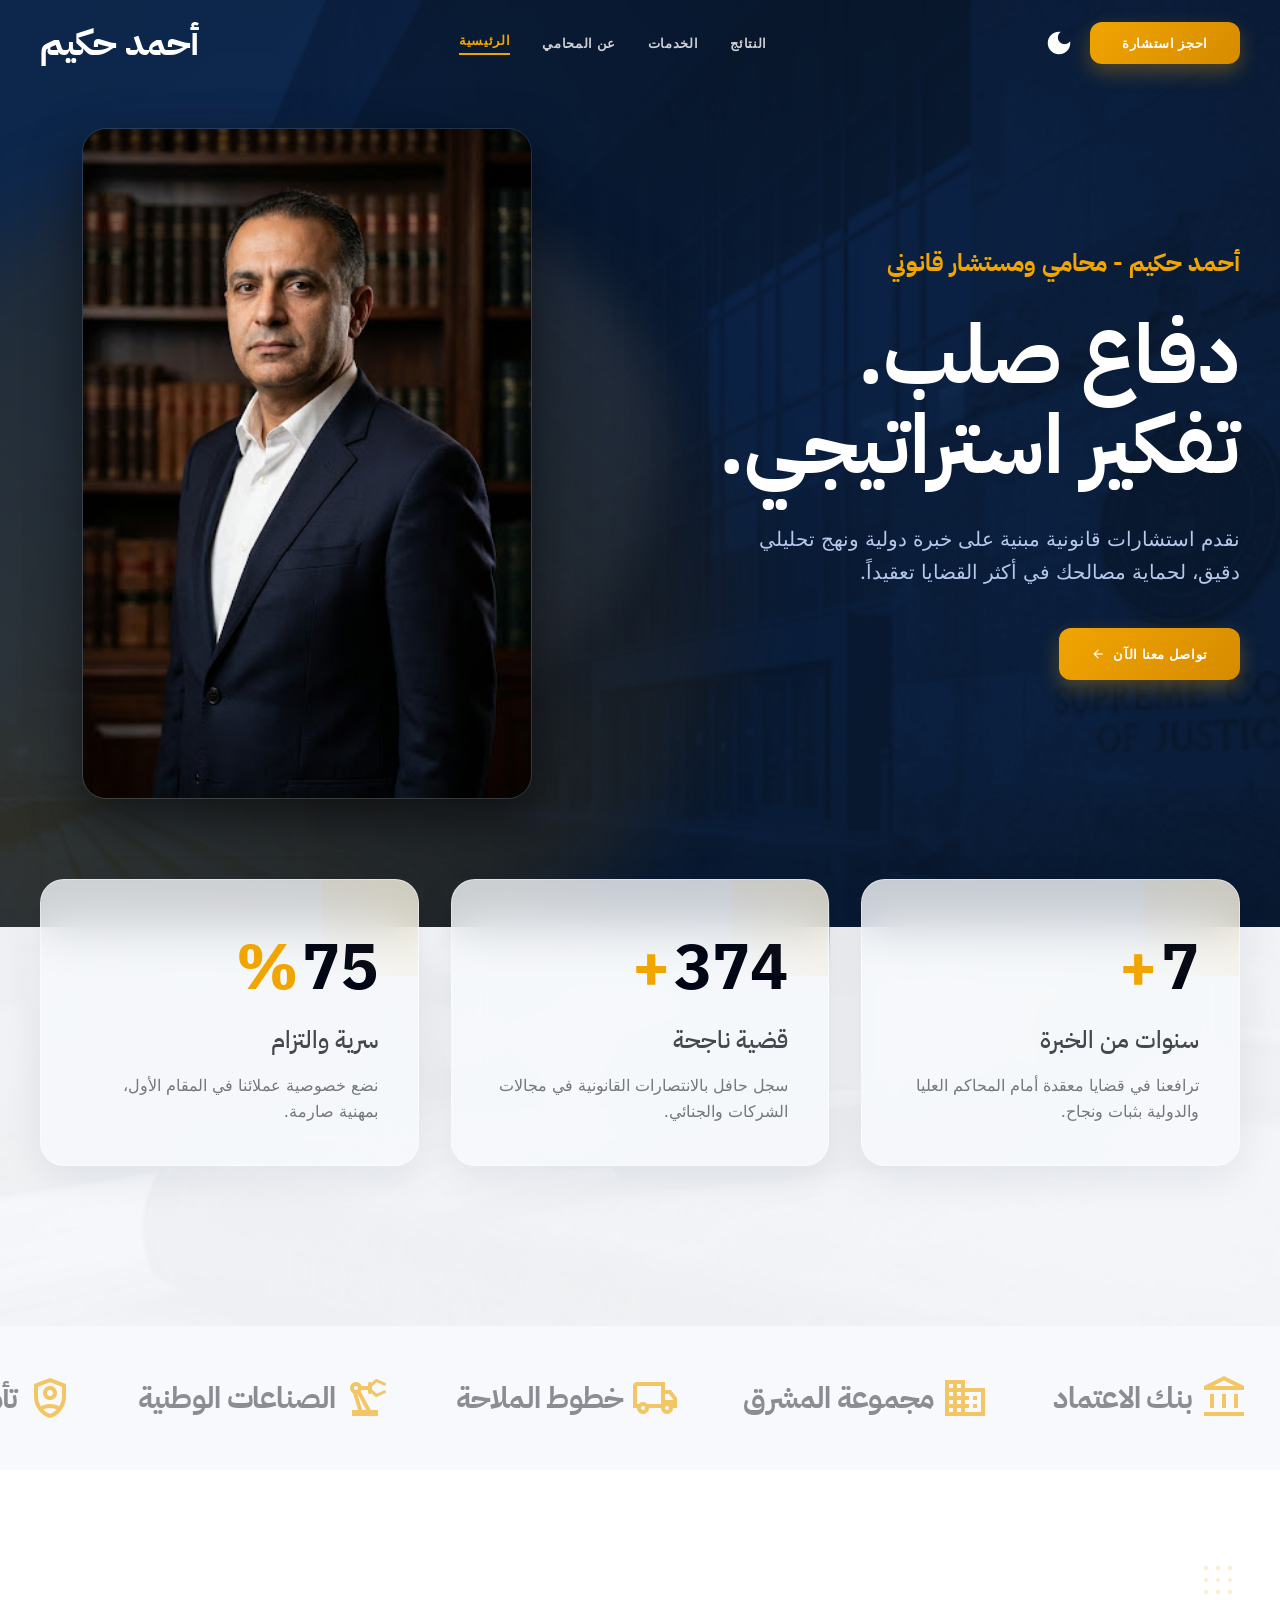
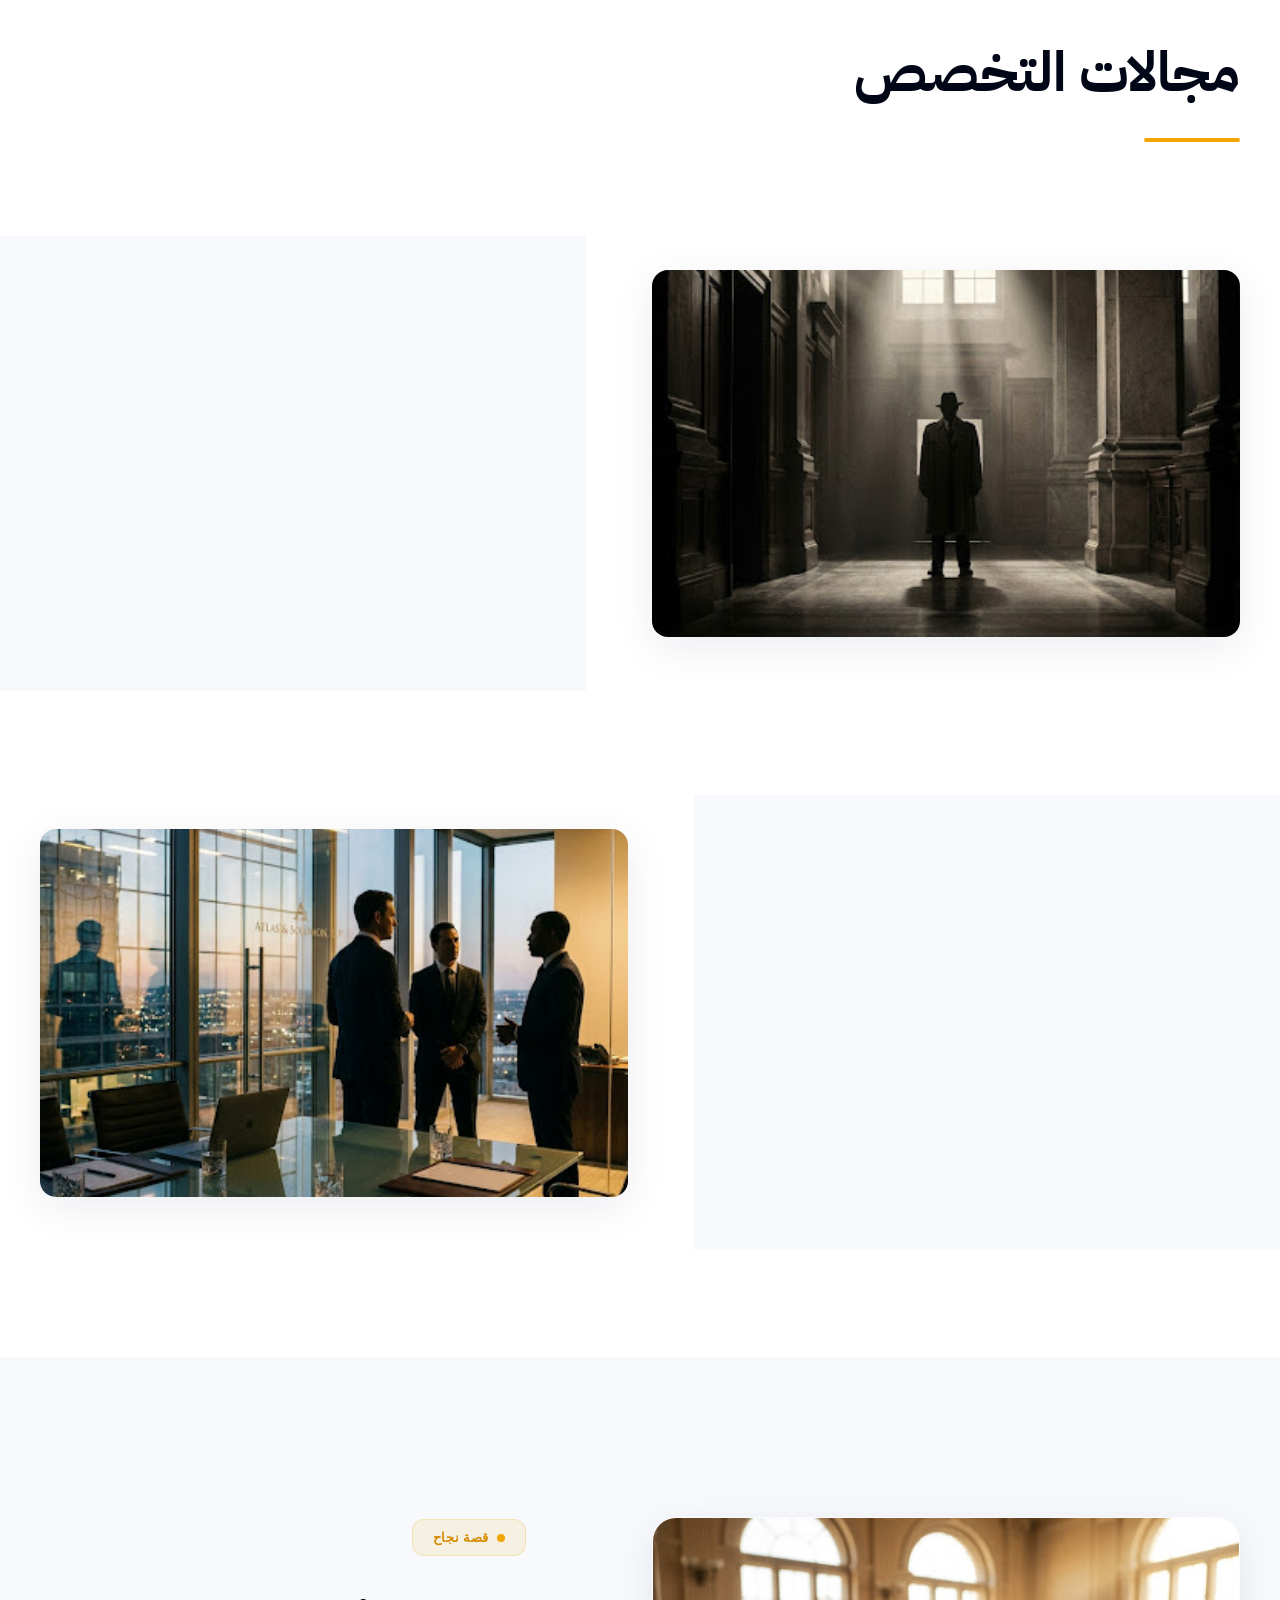
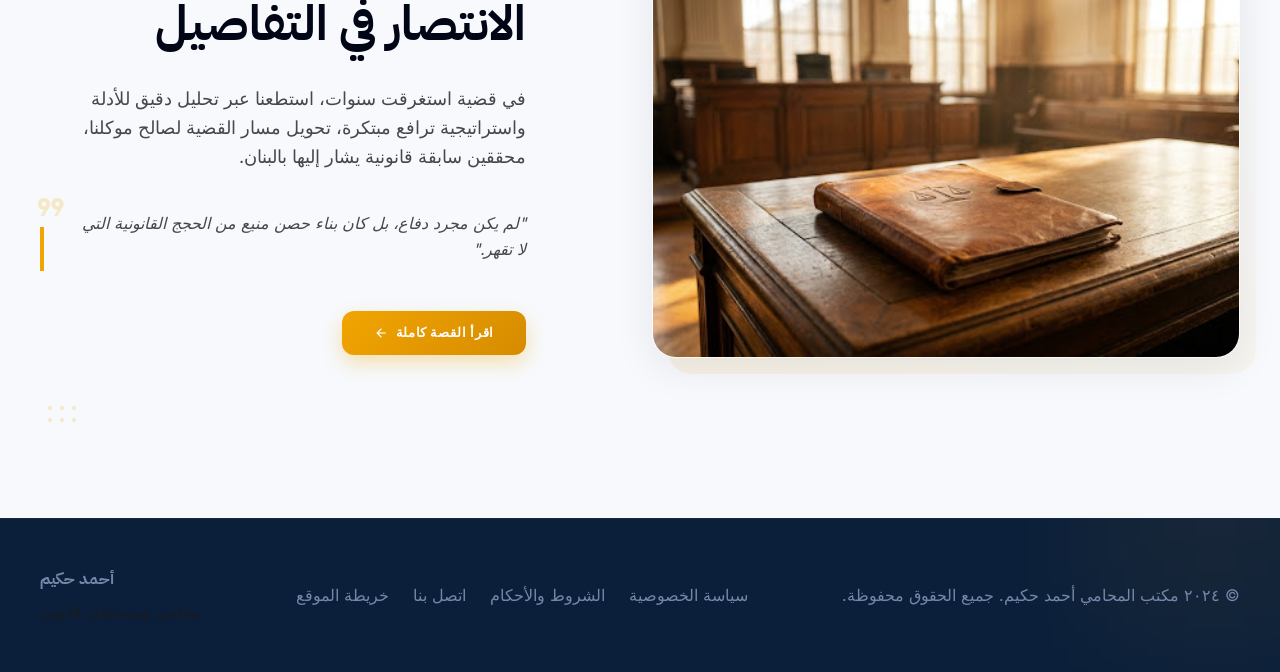
==== index.html @ de65425f "Ahmed Hakim Landing Page Premium" ====
<!DOCTYPE html>

<html dir="rtl" lang="ar"><head>
<meta charset="utf-8"/>
<meta content="width=device-width, initial-scale=1.0" name="viewport"/>
<meta name="description" content="أحمد حكيم - محامي ومستشار قانوني. استشارات قانونية مبنية على خبرة دولية ونهج تحليلي دقيق."/>
<meta name="keywords" content="محامي, استشارات قانونية, قانون الشركات, القانون الجنائي, أحمد حكيم"/>
<meta name="author" content="أحمد حكيم"/>
<meta property="og:type" content="website"/>
<meta property="og:title" content="أحمد حكيم - محامي ومستشار قانوني"/>
<meta property="og:description" content="دفاع صلب. تفكير استراتيجي. لحماية مصالحك في أكثر القضايا تعقيداً."/>
<title>أحمد حكيم - الرئيسية</title>



<link href="./assets/fonts/fonts.css" rel="stylesheet"/>


    <!-- Light Theme Variables (RGB) -->
    

    


    <!-- Dark Mode FOUC Prevention -->
    <script>
        if (localStorage.theme === 'dark' || (!('theme' in localStorage) && window.matchMedia('(prefers-color-scheme: dark)').matches)) {
            document.documentElement.classList.add('dark');
        } else {
            document.documentElement.classList.remove('dark');
        }
    </script>


    <!-- Dark Theme Variable Overrides (RGB) -->
    


    <link href="./assets/css/main.css" rel="stylesheet" />
</head>
<body class="bg-surface text-on-surface antialiased overflow-x-hidden selection:bg-secondary-container selection:text-on-secondary-container">
<!-- TopNavBar -->
<nav id="main-nav" aria-label="التنقل الرئيسي" class="fixed top-0 w-full z-50 bg-surface/90 dark:bg-surface-container-highest/90 backdrop-blur-2xl border-b border-white/20 shadow-[0_4px_30px_rgba(0,0,0,0.05)] at-top">
<div class="flex flex-row-reverse justify-between items-center px-margin-mobile md:px-margin-desktop py-4 w-full">
<div class="flex items-center gap-4">
<span class="nav-brand text-[28px] md:text-[36px] text-primary dark:text-primary-fixed font-bold tracking-tight transition-colors">أحمد حكيم</span>
</div>
<div class="hidden md:flex flex-row-reverse items-center gap-8">
<a class="nav-link active-link font-label-sm text-label-sm-mobile md:text-label-sm text-secondary dark:text-secondary-fixed font-bold border-b-2 border-secondary pb-1 transition-colors" href="index.html">الرئيسية</a>
<a class="nav-link font-label-sm text-label-sm-mobile md:text-label-sm text-on-surface-variant dark:text-on-surface-variant hover:text-secondary transition-colors duration-300" href="about.html">عن المحامي</a>
<a class="nav-link font-label-sm text-label-sm-mobile md:text-label-sm text-on-surface-variant dark:text-on-surface-variant hover:text-secondary transition-colors duration-300" href="services.html">الخدمات</a>
<a class="nav-link font-label-sm text-label-sm-mobile md:text-label-sm text-on-surface-variant dark:text-on-surface-variant hover:text-secondary transition-colors duration-300" href="results.html">النتائج</a>
</div>
<div class="flex items-center gap-2 md:gap-4">
<a href="contact.html" class="inline-block font-label-sm text-label-sm-mobile md:text-label-sm btn-gold px-5 py-2.5 md:px-8 md:py-3 rounded-full transition-all active:scale-95">احجز استشارة</a>

<button id="theme-toggle" aria-label="تبديل المظهر" type="button" class="text-primary dark:text-primary-fixed focus:outline-none transition-all hover:scale-110 active:scale-95 ml-2 md:ml-4 flex items-center justify-center focus-visible:ring-2 focus-visible:ring-[#f1a501] focus-visible:ring-offset-2 focus-visible:ring-offset-surface">
    <span id="theme-toggle-dark-icon" class="hidden material-symbols-outlined text-2xl md:text-3xl" style="font-variation-settings: 'FILL' 1;">dark_mode</span>
    <span id="theme-toggle-light-icon" class="hidden material-symbols-outlined text-2xl md:text-3xl" style="font-variation-settings: 'FILL' 1;">light_mode</span>
</button>
<button id="mobile-menu-btn" aria-label="القائمة الرئيسية" aria-expanded="false" aria-controls="mobile-menu" class="md:hidden focus:outline-none transition-all hover:scale-110 active:scale-95 duration-300 focus-visible:ring-2 focus-visible:ring-[#f1a501] focus-visible:ring-offset-2 focus-visible:ring-offset-surface">
    <span class="material-symbols-outlined text-3xl" id="menu-icon">menu</span>
</button>
</div>
</div>
</nav>

<!-- Mobile Menu Overlay -->
<div id="mobile-menu" role="dialog" aria-modal="true" aria-label="القائمة الرئيسية للموبايل" class="fixed inset-0 bg-primary/98 z-40 flex flex-col justify-center items-center gap-8 opacity-0 pointer-events-none transition-opacity duration-300 backdrop-blur-xl">
    <a href="index.html" class="text-3xl text-white font-bold hover:text-secondary-fixed transition-colors">الرئيسية</a>
    <a href="about.html" class="text-3xl text-white font-bold hover:text-secondary-fixed transition-colors">عن المحامي</a>
    <a href="services.html" class="text-3xl text-white font-bold hover:text-secondary-fixed transition-colors">الخدمات</a>
    <a href="results.html" class="text-3xl text-white font-bold hover:text-secondary-fixed transition-colors">النتائج</a>
    <a href="contact.html" class="text-3xl text-secondary-fixed font-bold mt-4 hover:scale-105 transition-transform">احجز استشارة</a>
</div>

<main id="main-content">
<!-- Scene 1 (Opening Statement) -->
<section class="relative min-h-[100vh] pt-24 md:pt-32 flex items-center bg-primary-container overflow-hidden">
<div class="absolute inset-0 w-full h-full opacity-30 mix-blend-overlay pointer-events-none">
<img alt="Deep navy architectural elements of a modern courthouse, structural lines, minimal light, highly professional and imposing." data-alt="Deep navy architectural elements of a modern courthouse, structural lines, minimal light, highly professional and imposing." fetchpriority="high" decoding="async"  class="object-cover w-full h-full"  src="./assets/images/img_16adffd8.webp"/ width="1920" height="1080">
</div>
<div class="relative z-10 max-w-container-max mx-auto px-margin-mobile md:px-margin-desktop w-full grid grid-cols-1 md:grid-cols-12 gap-gutter items-center min-h-[80vh] md:pb-32">
<div class="md:col-span-7 flex flex-col items-start gap-8 z-30 pt-12 md:pt-0">
<div class="text-[#f1a501] font-headline-md text-xl md:text-2xl font-bold reveal delay-100">أحمد حكيم - محامي ومستشار قانوني</div>
<h1 class="font-display-lg-mobile md:font-display-lg text-[48px] md:text-[72px] lg:text-[82px] text-white leading-[1.1] font-bold reveal delay-200">
                        دفاع صلب.<br/>تفكير استراتيجي.
                    </h1>
<p class="font-body-lg text-body-lg text-primary-fixed-dim max-w-lg leading-relaxed text-xl reveal delay-300">
                        نقدم استشارات قانونية مبنية على خبرة دولية ونهج تحليلي دقيق، لحماية مصالحك في أكثر القضايا تعقيداً.
                    </p>
<div class="flex gap-4 mt-2 reveal delay-400">
<button class="group font-label-sm text-label-sm btn-gold px-8 py-4 rounded-full transition-all flex items-center gap-2">
<span>تواصل معنا الآن</span>
<span class="material-symbols-outlined text-sm transition-transform group-hover:-translate-x-2">arrow_back</span>
</button>
</div>
</div>
<div class="md:col-span-5 relative mt-12 md:mt-0 h-full flex items-end justify-center z-20 md:-mr-12">
<!-- Organic background shape -->
<div class="absolute w-[140%] md:w-[160%] aspect-square top-1/2 left-1/2 -translate-x-1/2 -translate-y-1/3 bg-gradient-to-tr from-[#f1a501]/20 to-primary/40 blur-2xl blob-shape z-0"></div>
<div class="absolute w-[100%] aspect-square top-1/2 left-1/2 -translate-x-1/3 -translate-y-1/2 bg-gradient-to-bl from-white/10 to-transparent blur-xl blob-shape z-0"></div>
<!-- Cut-out Portrait overlapping -->
<img alt="Portrait of Lawyer Ahmed Hakim, serious, professional, high-contrast cinematic lighting, deep navy suit, looking directly at camera, modern luxury style." data-alt="Portrait of Lawyer Ahmed Hakim, serious, professional, high-contrast cinematic lighting, deep navy suit, looking directly at camera, modern luxury style." fetchpriority="high" decoding="async"  class="relative z-10 w-full max-w-[450px] h-auto object-cover bottom-0 shadow-[0_20px_50px_rgba(0,0,0,0.5)] rounded-3xl border border-white/10 translate-y-12 md:translate-y-24 reveal delay-400"  src="./assets/images/img_17641c28.webp"/ width="450" height="600">
</div>
</div>
</section>
<!-- Scene 2 (Authority Field) -->
<section class="relative pb-24 pt-12 md:pb-40 md:pt-20 bg-surface">
<div class="absolute inset-0 w-full h-full opacity-[0.03] pointer-events-none">
<img alt="Macro detail of a high-end legal workspace, a luxury fountain pen resting on a confidential leather-bound legal document, moody lighting, corporate luxury." data-alt="Macro detail of a high-end legal workspace, a luxury fountain pen resting on a confidential leather-bound legal document, moody lighting, corporate luxury." loading="lazy" decoding="async"  class="object-cover w-full h-full grayscale"  src="./assets/images/img_8f45bcfa.webp"/ width="1920" height="1080">
</div>
<div class="relative z-20 max-w-container-max mx-auto px-margin-mobile md:px-margin-desktop -mt-16 md:-mt-32">
<div class="grid grid-cols-1 md:grid-cols-3 gap-6 md:gap-8">
<!-- Floating Card 1 -->
<div class="bg-surface/80 backdrop-blur-xl ambient-shadow rounded-3xl p-10 border border-white/40 flex flex-col items-center md:items-start text-center md:text-right transition-transform hover:-translate-y-3 duration-500 relative overflow-hidden reveal">
<div class="absolute top-0 right-0 w-24 h-24 bg-gradient-to-bl from-[#f1a501]/10 to-transparent rounded-bl-full"></div>
<span class="font-display-lg text-[64px] text-primary mb-2 font-bold flex items-center gap-1"><span class="counter" data-target="10">0</span><span class="text-[#f1a501]">+</span></span>
<h2 class="font-headline-md text-headline-md text-on-surface-variant mb-4">سنوات من الخبرة</h2>
<p class="font-body-md text-body-md text-outline">ترافعنا في قضايا معقدة أمام المحاكم العليا والدولية بثبات ونجاح.</p>
</div>
<!-- Floating Card 2 -->
<div class="bg-surface/80 backdrop-blur-xl ambient-shadow rounded-3xl p-10 border border-white/40 flex flex-col items-center md:items-start text-center md:text-right transition-transform hover:-translate-y-3 duration-500 delay-100 relative overflow-hidden md:translate-y-8 reveal delay-100">
<div class="absolute top-0 right-0 w-24 h-24 bg-gradient-to-bl from-[#f1a501]/10 to-transparent rounded-bl-full"></div>
<span class="font-display-lg text-[64px] text-primary mb-2 font-bold flex items-center gap-1"><span class="counter" data-target="500">0</span><span class="text-[#f1a501]">+</span></span>
<h2 class="font-headline-md text-headline-md text-on-surface-variant mb-4">قضية ناجحة</h2>
<p class="font-body-md text-body-md text-outline">سجل حافل بالانتصارات القانونية في مجالات الشركات والجنائي.</p>
</div>
<!-- Floating Card 3 -->
<div class="bg-surface/80 backdrop-blur-xl ambient-shadow rounded-3xl p-10 border border-white/40 flex flex-col items-center md:items-start text-center md:text-right transition-transform hover:-translate-y-3 duration-500 delay-200 relative overflow-hidden md:translate-y-16 reveal delay-200">
<div class="absolute top-0 right-0 w-24 h-24 bg-gradient-to-bl from-[#f1a501]/10 to-transparent rounded-bl-full"></div>
<span class="font-display-lg text-[64px] text-primary mb-2 font-bold flex items-center gap-1"><span class="counter" data-target="100">0</span><span class="text-[#f1a501]">%</span></span>
<h2 class="font-headline-md text-headline-md text-on-surface-variant mb-4">سرية والتزام</h2>
<p class="font-body-md text-body-md text-outline">نضع خصوصية عملائنا في المقام الأول، بمهنية صارمة.</p>
</div>
</div>
</div>
</section>
<!-- Client Logos Marquee -->
<section class="py-12 bg-surface-container-low border-y border-outline-variant/30 overflow-hidden relative">
    <div class="absolute inset-y-0 left-0 w-16 md:w-32 bg-gradient-to-r from-surface-container-low to-transparent z-10 pointer-events-none"></div>
    <div class="absolute inset-y-0 right-0 w-16 md:w-32 bg-gradient-to-l from-surface-container-low to-transparent z-10 pointer-events-none"></div>
    <div class="animate-marquee gap-16 md:gap-32 text-on-surface-variant opacity-60 hover:opacity-100 transition-opacity duration-500 cursor-default px-8">
        <!-- Client 1 -->
        <div class="flex items-center gap-2 font-display-lg text-xl md:text-3xl font-bold tracking-tight shrink-0 whitespace-nowrap"><span class="material-symbols-outlined text-3xl md:text-5xl text-[#f1a501]">account_balance</span> بنك الاعتماد</div>
        <!-- Client 2 -->
        <div class="flex items-center gap-2 font-display-lg text-xl md:text-3xl font-bold tracking-tight shrink-0 whitespace-nowrap"><span class="material-symbols-outlined text-3xl md:text-5xl text-[#f1a501]">domain</span> مجموعة المشرق</div>
        <!-- Client 3 -->
        <div class="flex items-center gap-2 font-display-lg text-xl md:text-3xl font-bold tracking-tight shrink-0 whitespace-nowrap"><span class="material-symbols-outlined text-3xl md:text-5xl text-[#f1a501]">local_shipping</span> خطوط الملاحة</div>
        <!-- Client 4 -->
        <div class="flex items-center gap-2 font-display-lg text-xl md:text-3xl font-bold tracking-tight shrink-0 whitespace-nowrap"><span class="material-symbols-outlined text-3xl md:text-5xl text-[#f1a501]">precision_manufacturing</span> الصناعات الوطنية</div>
        <!-- Client 5 -->
        <div class="flex items-center gap-2 font-display-lg text-xl md:text-3xl font-bold tracking-tight shrink-0 whitespace-nowrap"><span class="material-symbols-outlined text-3xl md:text-5xl text-[#f1a501]">shield_person</span> تأمين المستقبل</div>
        <!-- Client 6 -->
        <div class="flex items-center gap-2 font-display-lg text-xl md:text-3xl font-bold tracking-tight shrink-0 whitespace-nowrap"><span class="material-symbols-outlined text-3xl md:text-5xl text-[#f1a501]">real_estate_agent</span> إعمار العقارية</div>
        
        <!-- Duplicated for seamless looping -->
        <div class="flex items-center gap-2 font-display-lg text-xl md:text-3xl font-bold tracking-tight shrink-0 whitespace-nowrap"><span class="material-symbols-outlined text-3xl md:text-5xl text-[#f1a501]">account_balance</span> بنك الاعتماد</div>
        <div class="flex items-center gap-2 font-display-lg text-xl md:text-3xl font-bold tracking-tight shrink-0 whitespace-nowrap"><span class="material-symbols-outlined text-3xl md:text-5xl text-[#f1a501]">domain</span> مجموعة المشرق</div>
        <div class="flex items-center gap-2 font-display-lg text-xl md:text-3xl font-bold tracking-tight shrink-0 whitespace-nowrap"><span class="material-symbols-outlined text-3xl md:text-5xl text-[#f1a501]">local_shipping</span> خطوط الملاحة</div>
        <div class="flex items-center gap-2 font-display-lg text-xl md:text-3xl font-bold tracking-tight shrink-0 whitespace-nowrap"><span class="material-symbols-outlined text-3xl md:text-5xl text-[#f1a501]">precision_manufacturing</span> الصناعات الوطنية</div>
        <div class="flex items-center gap-2 font-display-lg text-xl md:text-3xl font-bold tracking-tight shrink-0 whitespace-nowrap"><span class="material-symbols-outlined text-3xl md:text-5xl text-[#f1a501]">shield_person</span> تأمين المستقبل</div>
        <div class="flex items-center gap-2 font-display-lg text-xl md:text-3xl font-bold tracking-tight shrink-0 whitespace-nowrap"><span class="material-symbols-outlined text-3xl md:text-5xl text-[#f1a501]">real_estate_agent</span> إعمار العقارية</div>
    </div>
</section>
<!-- Scene 3 (Expertise Reveal) -->
<section class="py-24 md:py-40 bg-surface-container-lowest relative overflow-hidden">
<!-- Decorative dots -->
<div class="absolute right-12 top-24 grid grid-cols-3 gap-2 opacity-20">
<div class="w-1 h-1 bg-[#f1a501] rounded-full"></div><div class="w-1 h-1 bg-[#f1a501] rounded-full"></div><div class="w-1 h-1 bg-[#f1a501] rounded-full"></div>
<div class="w-1 h-1 bg-[#f1a501] rounded-full"></div><div class="w-1 h-1 bg-[#f1a501] rounded-full"></div><div class="w-1 h-1 bg-[#f1a501] rounded-full"></div>
<div class="w-1 h-1 bg-[#f1a501] rounded-full"></div><div class="w-1 h-1 bg-[#f1a501] rounded-full"></div><div class="w-1 h-1 bg-[#f1a501] rounded-full"></div>
</div>
<div class="max-w-container-max mx-auto px-margin-mobile md:px-margin-desktop">
<div class="mb-24 md:mb-32 text-center md:text-right reveal-right">
<h2 class="font-display-lg-mobile md:font-display-lg text-[40px] md:text-[56px] text-primary mb-6 font-bold">مجالات التخصص</h2>
<div class="h-1 w-24 bg-[#f1a501] mx-auto md:mx-0 rounded-full"></div>
</div>
<div class="flex flex-col gap-32 md:gap-48">
<!-- Block 1 - Asymmetrical Overlap -->
<div class="grid grid-cols-1 md:grid-cols-12 gap-gutter items-center relative">
<div class="md:col-span-6 md:col-start-1 md:row-start-1 relative z-10 rounded-2xl overflow-hidden ambient-shadow aspect-[4/3] md:aspect-[16/10] reveal-right">
<img alt="A lone figure in a trench coat standing in a grand, moody courthouse hallway with cinematic light rays piercing through tall windows. Text 'CRIMINAL LAW' at bottom." data-alt="A lone figure in a trench coat standing in a grand, moody courthouse hallway with cinematic light rays piercing through tall windows. Text 'CRIMINAL LAW' at bottom." loading="lazy" decoding="async"  class="w-full h-full object-cover"  src="./assets/images/img_3e34a3e7.webp"/ width="800" height="600">
</div>
<div class="md:col-span-5 md:col-start-8 md:row-start-1 relative z-20 bg-surface/90 backdrop-blur-xl p-8 md:p-12 rounded-3xl ambient-shadow -mt-16 md:mt-0 border border-white/50 reveal-left delay-200">
<h3 class="font-headline-md text-[32px] text-primary mb-6 flex items-center gap-4 font-bold">
<div class="w-12 h-12 rounded-full bg-[#f1a501]/10 flex items-center justify-center">
<span class="material-symbols-outlined text-[#f1a501] text-2xl">gavel</span>
</div>
                                القانون الجنائي
                            </h3>
<p class="font-body-lg text-body-lg text-on-surface-variant mb-8 leading-relaxed">
                                تمثيل دفاعي صلب في القضايا الجنائية المعقدة، من جرائم الياقات البيضاء إلى القضايا الفيدرالية، مع ضمان حماية كاملة لحقوقك الدستورية.
                            </p>
<button class="group font-label-sm text-label-sm btn-gold px-8 py-3 rounded-full transition-all inline-flex items-center gap-2">
<span>اكتشف المزيد</span>
<span class="material-symbols-outlined text-sm transition-transform group-hover:-translate-x-2">arrow_back</span>
</button>
</div>
</div>
<!-- Block 2 - Alternate Asymmetrical Overlap -->
<div class="grid grid-cols-1 md:grid-cols-12 gap-gutter items-center relative">
<div class="md:col-span-6 md:col-start-7 md:row-start-1 relative z-10 rounded-2xl overflow-hidden ambient-shadow aspect-[4/3] md:aspect-[16/10] order-1 md:order-none reveal-left">
<img alt="Three corporate lawyers in dark suits standing in a modern glass-walled boardroom overlooking a city skyline at dusk. Professional, high-stakes corporate law atmosphere." data-alt="Three corporate lawyers in dark suits standing in a modern glass-walled boardroom overlooking a city skyline at dusk. Professional, high-stakes corporate law atmosphere." loading="lazy" decoding="async"  class="w-full h-full object-cover"  src="./assets/images/img_06b3f7df.webp"/ width="800" height="600">
</div>
<div class="md:col-span-5 md:col-start-1 md:row-start-1 relative z-20 bg-surface/90 backdrop-blur-xl p-8 md:p-12 rounded-3xl ambient-shadow -mt-16 md:mt-0 border border-white/50 order-2 md:order-none reveal-right delay-200">
<h3 class="font-headline-md text-[32px] text-primary mb-6 flex items-center gap-4 font-bold">
<div class="w-12 h-12 rounded-full bg-[#f1a501]/10 flex items-center justify-center">
<span class="material-symbols-outlined text-[#f1a501] text-2xl">domain</span>
</div>
                                قانون الشركات
                            </h3>
<p class="font-body-lg text-body-lg text-on-surface-variant mb-8 leading-relaxed">
                                صياغة العقود، عمليات الدمج والاستحواذ، وحل النزاعات التجارية برؤية استراتيجية تضمن نمو واستقرار أعمالك.
                            </p>
<button class="group font-label-sm text-label-sm btn-gold px-8 py-3 rounded-full transition-all inline-flex items-center gap-2">
<span>اكتشف المزيد</span>
<span class="material-symbols-outlined text-sm transition-transform group-hover:-translate-x-2">arrow_back</span>
</button>
</div>
</div>
</div>
</div>
</section>
<!-- Scene 4 (Case Narrative) -->
<section class="py-24 md:py-40 bg-surface relative">
<div class="absolute left-12 bottom-24 grid grid-cols-3 gap-2 opacity-20">
<div class="w-1 h-1 bg-[#f1a501] rounded-full"></div><div class="w-1 h-1 bg-[#f1a501] rounded-full"></div><div class="w-1 h-1 bg-[#f1a501] rounded-full"></div>
<div class="w-1 h-1 bg-[#f1a501] rounded-full"></div><div class="w-1 h-1 bg-[#f1a501] rounded-full"></div><div class="w-1 h-1 bg-[#f1a501] rounded-full"></div>
</div>
<div class="max-w-container-max mx-auto px-margin-mobile md:px-margin-desktop grid grid-cols-1 md:grid-cols-12 gap-gutter items-center">
<div class="md:col-span-6 mb-12 md:mb-0 relative reveal-right">
<div class="absolute inset-0 bg-gradient-to-tr from-[#f1a501] to-transparent opacity-10 rounded-3xl translate-x-4 translate-y-4"></div>
<div class="relative w-full aspect-[4/3] ambient-shadow rounded-3xl overflow-hidden border border-white/50">
<img alt="A warm, sunlit courtroom scene focusing on a thick, leather-bound legal folder resting on a solid oak table. The scales of justice are embossed on the folder. A sense of resolution and victory." data-alt="A warm, sunlit courtroom scene focusing on a thick, leather-bound legal folder resting on a solid oak table. The scales of justice are embossed on the folder. A sense of resolution and victory." loading="lazy" decoding="async"  class="w-full h-full object-cover hover:scale-105 transition-transform duration-700"  src="./assets/images/img_820366ec.webp"/ width="800" height="600">
</div>
</div>
<div class="md:col-span-5 md:col-start-8 reveal-left delay-200">
<div class="inline-flex items-center gap-2 bg-[#f1a501]/10 px-5 py-2 rounded-full mb-8 border border-[#f1a501]/20">
<span class="w-2 h-2 rounded-full bg-[#f1a501] animate-pulse"></span>
<span class="font-label-sm text-label-sm text-[#d68b00]">قصة نجاح</span>
</div>
<h2 class="font-display-lg-mobile md:font-display-lg text-[40px] md:text-[48px] text-primary mb-6 font-bold">الانتصار في التفاصيل</h2>
<p class="font-body-lg text-body-lg text-on-surface-variant mb-8 leading-relaxed">
                        في قضية استغرقت سنوات، استطعنا عبر تحليل دقيق للأدلة واستراتيجية ترافع مبتكرة، تحويل مسار القضية لصالح موكلنا، محققين سابقة قانونية يشار إليها بالبنان.
                    </p>
<div class="pl-8 border-l-4 border-[#f1a501] text-on-surface-variant font-body-md text-body-md italic mb-10 py-2 relative">
<span class="material-symbols-outlined absolute -left-3 top-0 text-[#f1a501]/20 text-4xl -translate-y-4 bg-surface">format_quote</span>
                        "لم يكن مجرد دفاع، بل كان بناء حصن منيع من الحجج القانونية التي لا تقهر."
                    </div>
<button class="group font-label-sm text-label-sm btn-gold px-8 py-3 rounded-full transition-all inline-flex items-center gap-2">
<span>اقرأ القصة كاملة</span>
<span class="material-symbols-outlined text-sm transition-transform group-hover:-translate-x-2">arrow_back</span>
</button>
</div>
</div>
</section>
</main>
<!-- Footer -->
<footer class="bg-primary-container dark:bg-tertiary-container w-full flex flex-col md:flex-row-reverse justify-between items-center py-12 px-margin-mobile md:px-margin-desktop gap-gutter border-t border-white/5 relative overflow-hidden">
<div class="absolute top-0 right-0 w-64 h-64 bg-[#f1a501]/5 rounded-full blur-3xl -translate-y-1/2 translate-x-1/4"></div>
<div class="flex flex-col items-center md:items-end gap-2 relative z-10">
<span class="font-headline-md text-on-primary-container font-bold">أحمد حكيم</span>
<span class="font-body-md text-body-md text-on-primary-container/90">محامي ومستشار قانوني</span>
</div>
<div class="flex flex-wrap justify-center gap-6 relative z-10">
<a class="font-body-md text-body-md text-on-primary-container hover:text-[#f1a501] transition-all" href="privacy.html">سياسة الخصوصية</a>
<a class="font-body-md text-body-md text-on-primary-container hover:text-[#f1a501] transition-all" href="terms.html">الشروط والأحكام</a>
<a class="font-body-md text-body-md text-on-primary-container hover:text-[#f1a501] transition-all" href="contact.html">اتصل بنا</a>
<a class="font-body-md text-body-md text-on-primary-container hover:text-[#f1a501] transition-all" href="sitemap.html">خريطة الموقع</a>
</div>
<div class="font-body-md text-body-md text-on-primary-container text-center md:text-right relative z-10">
            © ٢٠٢٤ مكتب المحامي أحمد حكيم. جميع الحقوق محفوظة.
        </div>
</footer>




<script src="./assets/js/main.js" defer></script>
</body></html>
---- assets/fonts/fonts.css ----
/* arabic */
@font-face {
  font-family: 'IBM Plex Sans Arabic';
  font-style: normal;
  font-weight: 300;
  font-display: swap;
  src: url(Qw3NZRtWPQCuHme67tEYUIx3Kh0PHR9N6YOW_uCRXMR5Kw.woff2) format('woff2');
  unicode-range: U+0600-06FF, U+0750-077F, U+0870-088E, U+0890-0891, U+0897-08E1, U+08E3-08FF, U+200C-200E, U+2010-2011, U+204F, U+2E41, U+FB50-FDFF, U+FE70-FE74, U+FE76-FEFC, U+102E0-102FB, U+10E60-10E7E, U+10EC2-10EC4, U+10EFC-10EFF, U+1EE00-1EE03, U+1EE05-1EE1F, U+1EE21-1EE22, U+1EE24, U+1EE27, U+1EE29-1EE32, U+1EE34-1EE37, U+1EE39, U+1EE3B, U+1EE42, U+1EE47, U+1EE49, U+1EE4B, U+1EE4D-1EE4F, U+1EE51-1EE52, U+1EE54, U+1EE57, U+1EE59, U+1EE5B, U+1EE5D, U+1EE5F, U+1EE61-1EE62, U+1EE64, U+1EE67-1EE6A, U+1EE6C-1EE72, U+1EE74-1EE77, U+1EE79-1EE7C, U+1EE7E, U+1EE80-1EE89, U+1EE8B-1EE9B, U+1EEA1-1EEA3, U+1EEA5-1EEA9, U+1EEAB-1EEBB, U+1EEF0-1EEF1;
}
/* cyrillic-ext */
@font-face {
  font-family: 'IBM Plex Sans Arabic';
  font-style: normal;
  font-weight: 300;
  font-display: swap;
  src: url(Qw3NZRtWPQCuHme67tEYUIx3Kh0PHR9N6YOW_uCZXMR5Kw.woff2) format('woff2');
  unicode-range: U+0460-052F, U+1C80-1C8A, U+20B4, U+2DE0-2DFF, U+A640-A69F, U+FE2E-FE2F;
}
/* latin-ext */
@font-face {
  font-family: 'IBM Plex Sans Arabic';
  font-style: normal;
  font-weight: 300;
  font-display: swap;
  src: url(Qw3NZRtWPQCuHme67tEYUIx3Kh0PHR9N6YOW_uCaXMR5Kw.woff2) format('woff2');
  unicode-range: U+0100-02BA, U+02BD-02C5, U+02C7-02CC, U+02CE-02D7, U+02DD-02FF, U+0304, U+0308, U+0329, U+1D00-1DBF, U+1E00-1E9F, U+1EF2-1EFF, U+2020, U+20A0-20AB, U+20AD-20C0, U+2113, U+2C60-2C7F, U+A720-A7FF;
}
/* latin */
@font-face {
  font-family: 'IBM Plex Sans Arabic';
  font-style: normal;
  font-weight: 300;
  font-display: swap;
  src: url(Qw3NZRtWPQCuHme67tEYUIx3Kh0PHR9N6YOW_uCUXMQ.woff2) format('woff2');
  unicode-range: U+0000-00FF, U+0131, U+0152-0153, U+02BB-02BC, U+02C6, U+02DA, U+02DC, U+0304, U+0308, U+0329, U+2000-206F, U+20AC, U+2122, U+2191, U+2193, U+2212, U+2215, U+FEFF, U+FFFD;
}
/* arabic */
@font-face {
  font-family: 'IBM Plex Sans Arabic';
  font-style: normal;
  font-weight: 400;
  font-display: swap;
  src: url(Qw3CZRtWPQCuHme67tEYUIx3Kh0PHR9N6Ys43PWrfQ.woff2) format('woff2');
  unicode-range: U+0600-06FF, U+0750-077F, U+0870-088E, U+0890-0891, U+0897-08E1, U+08E3-08FF, U+200C-200E, U+2010-2011, U+204F, U+2E41, U+FB50-FDFF, U+FE70-FE74, U+FE76-FEFC, U+102E0-102FB, U+10E60-10E7E, U+10EC2-10EC4, U+10EFC-10EFF, U+1EE00-1EE03, U+1EE05-1EE1F, U+1EE21-1EE22, U+1EE24, U+1EE27, U+1EE29-1EE32, U+1EE34-1EE37, U+1EE39, U+1EE3B, U+1EE42, U+1EE47, U+1EE49, U+1EE4B, U+1EE4D-1EE4F, U+1EE51-1EE52, U+1EE54, U+1EE57, U+1EE59, U+1EE5B, U+1EE5D, U+1EE5F, U+1EE61-1EE62, U+1EE64, U+1EE67-1EE6A, U+1EE6C-1EE72, U+1EE74-1EE77, U+1EE79-1EE7C, U+1EE7E, U+1EE80-1EE89, U+1EE8B-1EE9B, U+1EEA1-1EEA3, U+1EEA5-1EEA9, U+1EEAB-1EEBB, U+1EEF0-1EEF1;
}
/* cyrillic-ext */
@font-face {
  font-family: 'IBM Plex Sans Arabic';
  font-style: normal;
  font-weight: 400;
  font-display: swap;
  src: url(Qw3CZRtWPQCuHme67tEYUIx3Kh0PHR9N6Ysw3PWrfQ.woff2) format('woff2');
  unicode-range: U+0460-052F, U+1C80-1C8A, U+20B4, U+2DE0-2DFF, U+A640-A69F, U+FE2E-FE2F;
}
/* latin-ext */
@font-face {
  font-family: 'IBM Plex Sans Arabic';
  font-style: normal;
  font-weight: 400;
  font-display: swap;
  src: url(Qw3CZRtWPQCuHme67tEYUIx3Kh0PHR9N6Ysz3PWrfQ.woff2) format('woff2');
  unicode-range: U+0100-02BA, U+02BD-02C5, U+02C7-02CC, U+02CE-02D7, U+02DD-02FF, U+0304, U+0308, U+0329, U+1D00-1DBF, U+1E00-1E9F, U+1EF2-1EFF, U+2020, U+20A0-20AB, U+20AD-20C0, U+2113, U+2C60-2C7F, U+A720-A7FF;
}
/* latin */
@font-face {
  font-family: 'IBM Plex Sans Arabic';
  font-style: normal;
  font-weight: 400;
  font-display: swap;
  src: url(Qw3CZRtWPQCuHme67tEYUIx3Kh0PHR9N6Ys93PU.woff2) format('woff2');
  unicode-range: U+0000-00FF, U+0131, U+0152-0153, U+02BB-02BC, U+02C6, U+02DA, U+02DC, U+0304, U+0308, U+0329, U+2000-206F, U+20AC, U+2122, U+2191, U+2193, U+2212, U+2215, U+FEFF, U+FFFD;
}
/* arabic */
@font-face {
  font-family: 'IBM Plex Sans Arabic';
  font-style: normal;
  font-weight: 500;
  font-display: swap;
  src: url(Qw3NZRtWPQCuHme67tEYUIx3Kh0PHR9N6YPO_-CRXMR5Kw.woff2) format('woff2');
  unicode-range: U+0600-06FF, U+0750-077F, U+0870-088E, U+0890-0891, U+0897-08E1, U+08E3-08FF, U+200C-200E, U+2010-2011, U+204F, U+2E41, U+FB50-FDFF, U+FE70-FE74, U+FE76-FEFC, U+102E0-102FB, U+10E60-10E7E, U+10EC2-10EC4, U+10EFC-10EFF, U+1EE00-1EE03, U+1EE05-1EE1F, U+1EE21-1EE22, U+1EE24, U+1EE27, U+1EE29-1EE32, U+1EE34-1EE37, U+1EE39, U+1EE3B, U+1EE42, U+1EE47, U+1EE49, U+1EE4B, U+1EE4D-1EE4F, U+1EE51-1EE52, U+1EE54, U+1EE57, U+1EE59, U+1EE5B, U+1EE5D, U+1EE5F, U+1EE61-1EE62, U+1EE64, U+1EE67-1EE6A, U+1EE6C-1EE72, U+1EE74-1EE77, U+1EE79-1EE7C, U+1EE7E, U+1EE80-1EE89, U+1EE8B-1EE9B, U+1EEA1-1EEA3, U+1EEA5-1EEA9, U+1EEAB-1EEBB, U+1EEF0-1EEF1;
}
/* cyrillic-ext */
@font-face {
  font-family: 'IBM Plex Sans Arabic';
  font-style: normal;
  font-weight: 500;
  font-display: swap;
  src: url(Qw3NZRtWPQCuHme67tEYUIx3Kh0PHR9N6YPO_-CZXMR5Kw.woff2) format('woff2');
  unicode-range: U+0460-052F, U+1C80-1C8A, U+20B4, U+2DE0-2DFF, U+A640-A69F, U+FE2E-FE2F;
}
/* latin-ext */
@font-face {
  font-family: 'IBM Plex Sans Arabic';
  font-style: normal;
  font-weight: 500;
  font-display: swap;
  src: url(Qw3NZRtWPQCuHme67tEYUIx3Kh0PHR9N6YPO_-CaXMR5Kw.woff2) format('woff2');
  unicode-range: U+0100-02BA, U+02BD-02C5, U+02C7-02CC, U+02CE-02D7, U+02DD-02FF, U+0304, U+0308, U+0329, U+1D00-1DBF, U+1E00-1E9F, U+1EF2-1EFF, U+2020, U+20A0-20AB, U+20AD-20C0, U+2113, U+2C60-2C7F, U+A720-A7FF;
}
/* latin */
@font-face {
  font-family: 'IBM Plex Sans Arabic';
  font-style: normal;
  font-weight: 500;
  font-display: swap;
  src: url(Qw3NZRtWPQCuHme67tEYUIx3Kh0PHR9N6YPO_-CUXMQ.woff2) format('woff2');
  unicode-range: U+0000-00FF, U+0131, U+0152-0153, U+02BB-02BC, U+02C6, U+02DA, U+02DC, U+0304, U+0308, U+0329, U+2000-206F, U+20AC, U+2122, U+2191, U+2193, U+2212, U+2215, U+FEFF, U+FFFD;
}
/* arabic */
@font-face {
  font-family: 'IBM Plex Sans Arabic';
  font-style: normal;
  font-weight: 600;
  font-display: swap;
  src: url(Qw3NZRtWPQCuHme67tEYUIx3Kh0PHR9N6YPi-OCRXMR5Kw.woff2) format('woff2');
  unicode-range: U+0600-06FF, U+0750-077F, U+0870-088E, U+0890-0891, U+0897-08E1, U+08E3-08FF, U+200C-200E, U+2010-2011, U+204F, U+2E41, U+FB50-FDFF, U+FE70-FE74, U+FE76-FEFC, U+102E0-102FB, U+10E60-10E7E, U+10EC2-10EC4, U+10EFC-10EFF, U+1EE00-1EE03, U+1EE05-1EE1F, U+1EE21-1EE22, U+1EE24, U+1EE27, U+1EE29-1EE32, U+1EE34-1EE37, U+1EE39, U+1EE3B, U+1EE42, U+1EE47, U+1EE49, U+1EE4B, U+1EE4D-1EE4F, U+1EE51-1EE52, U+1EE54, U+1EE57, U+1EE59, U+1EE5B, U+1EE5D, U+1EE5F, U+1EE61-1EE62, U+1EE64, U+1EE67-1EE6A, U+1EE6C-1EE72, U+1EE74-1EE77, U+1EE79-1EE7C, U+1EE7E, U+1EE80-1EE89, U+1EE8B-1EE9B, U+1EEA1-1EEA3, U+1EEA5-1EEA9, U+1EEAB-1EEBB, U+1EEF0-1EEF1;
}
/* cyrillic-ext */
@font-face {
  font-family: 'IBM Plex Sans Arabic';
  font-style: normal;
  font-weight: 600;
  font-display: swap;
  src: url(Qw3NZRtWPQCuHme67tEYUIx3Kh0PHR9N6YPi-OCZXMR5Kw.woff2) format('woff2');
  unicode-range: U+0460-052F, U+1C80-1C8A, U+20B4, U+2DE0-2DFF, U+A640-A69F, U+FE2E-FE2F;
}
/* latin-ext */
@font-face {
  font-family: 'IBM Plex Sans Arabic';
  font-style: normal;
  font-weight: 600;
  font-display: swap;
  src: url(Qw3NZRtWPQCuHme67tEYUIx3Kh0PHR9N6YPi-OCaXMR5Kw.woff2) format('woff2');
  unicode-range: U+0100-02BA, U+02BD-02C5, U+02C7-02CC, U+02CE-02D7, U+02DD-02FF, U+0304, U+0308, U+0329, U+1D00-1DBF, U+1E00-1E9F, U+1EF2-1EFF, U+2020, U+20A0-20AB, U+20AD-20C0, U+2113, U+2C60-2C7F, U+A720-A7FF;
}
/* latin */
@font-face {
  font-family: 'IBM Plex Sans Arabic';
  font-style: normal;
  font-weight: 600;
  font-display: swap;
  src: url(Qw3NZRtWPQCuHme67tEYUIx3Kh0PHR9N6YPi-OCUXMQ.woff2) format('woff2');
  unicode-range: U+0000-00FF, U+0131, U+0152-0153, U+02BB-02BC, U+02C6, U+02DA, U+02DC, U+0304, U+0308, U+0329, U+2000-206F, U+20AC, U+2122, U+2191, U+2193, U+2212, U+2215, U+FEFF, U+FFFD;
}
/* arabic */
@font-face {
  font-family: 'IBM Plex Sans Arabic';
  font-style: normal;
  font-weight: 700;
  font-display: swap;
  src: url(Qw3NZRtWPQCuHme67tEYUIx3Kh0PHR9N6YOG-eCRXMR5Kw.woff2) format('woff2');
  unicode-range: U+0600-06FF, U+0750-077F, U+0870-088E, U+0890-0891, U+0897-08E1, U+08E3-08FF, U+200C-200E, U+2010-2011, U+204F, U+2E41, U+FB50-FDFF, U+FE70-FE74, U+FE76-FEFC, U+102E0-102FB, U+10E60-10E7E, U+10EC2-10EC4, U+10EFC-10EFF, U+1EE00-1EE03, U+1EE05-1EE1F, U+1EE21-1EE22, U+1EE24, U+1EE27, U+1EE29-1EE32, U+1EE34-1EE37, U+1EE39, U+1EE3B, U+1EE42, U+1EE47, U+1EE49, U+1EE4B, U+1EE4D-1EE4F, U+1EE51-1EE52, U+1EE54, U+1EE57, U+1EE59, U+1EE5B, U+1EE5D, U+1EE5F, U+1EE61-1EE62, U+1EE64, U+1EE67-1EE6A, U+1EE6C-1EE72, U+1EE74-1EE77, U+1EE79-1EE7C, U+1EE7E, U+1EE80-1EE89, U+1EE8B-1EE9B, U+1EEA1-1EEA3, U+1EEA5-1EEA9, U+1EEAB-1EEBB, U+1EEF0-1EEF1;
}
/* cyrillic-ext */
@font-face {
  font-family: 'IBM Plex Sans Arabic';
  font-style: normal;
  font-weight: 700;
  font-display: swap;
  src: url(Qw3NZRtWPQCuHme67tEYUIx3Kh0PHR9N6YOG-eCZXMR5Kw.woff2) format('woff2');
  unicode-range: U+0460-052F, U+1C80-1C8A, U+20B4, U+2DE0-2DFF, U+A640-A69F, U+FE2E-FE2F;
}
/* latin-ext */
@font-face {
  font-family: 'IBM Plex Sans Arabic';
  font-style: normal;
  font-weight: 700;
  font-display: swap;
  src: url(Qw3NZRtWPQCuHme67tEYUIx3Kh0PHR9N6YOG-eCaXMR5Kw.woff2) format('woff2');
  unicode-range: U+0100-02BA, U+02BD-02C5, U+02C7-02CC, U+02CE-02D7, U+02DD-02FF, U+0304, U+0308, U+0329, U+1D00-1DBF, U+1E00-1E9F, U+1EF2-1EFF, U+2020, U+20A0-20AB, U+20AD-20C0, U+2113, U+2C60-2C7F, U+A720-A7FF;
}
/* latin */
@font-face {
  font-family: 'IBM Plex Sans Arabic';
  font-style: normal;
  font-weight: 700;
  font-display: swap;
  src: url(Qw3NZRtWPQCuHme67tEYUIx3Kh0PHR9N6YOG-eCUXMQ.woff2) format('woff2');
  unicode-range: U+0000-00FF, U+0131, U+0152-0153, U+02BB-02BC, U+02C6, U+02DA, U+02DC, U+0304, U+0308, U+0329, U+2000-206F, U+20AC, U+2122, U+2191, U+2193, U+2212, U+2215, U+FEFF, U+FFFD;
}
/* cyrillic-ext */
@font-face {
  font-family: 'Inter';
  font-style: normal;
  font-weight: 400;
  font-display: swap;
  src: url(UcC73FwrK3iLTeHuS_nVMrMxCp50SjIa2JL7SUc.woff2) format('woff2');
  unicode-range: U+0460-052F, U+1C80-1C8A, U+20B4, U+2DE0-2DFF, U+A640-A69F, U+FE2E-FE2F;
}
/* cyrillic */
@font-face {
  font-family: 'Inter';
  font-style: normal;
  font-weight: 400;
  font-display: swap;
  src: url(UcC73FwrK3iLTeHuS_nVMrMxCp50SjIa0ZL7SUc.woff2) format('woff2');
  unicode-range: U+0301, U+0400-045F, U+0490-0491, U+04B0-04B1, U+2116;
}
/* greek-ext */
@font-face {
  font-family: 'Inter';
  font-style: normal;
  font-weight: 400;
  font-display: swap;
  src: url(UcC73FwrK3iLTeHuS_nVMrMxCp50SjIa2ZL7SUc.woff2) format('woff2');
  unicode-range: U+1F00-1FFF;
}
/* greek */
@font-face {
  font-family: 'Inter';
  font-style: normal;
  font-weight: 400;
  font-display: swap;
  src: url(UcC73FwrK3iLTeHuS_nVMrMxCp50SjIa1pL7SUc.woff2) format('woff2');
  unicode-range: U+0370-0377, U+037A-037F, U+0384-038A, U+038C, U+038E-03A1, U+03A3-03FF;
}
/* vietnamese */
@font-face {
  font-family: 'Inter';
  font-style: normal;
  font-weight: 400;
  font-display: swap;
  src: url(UcC73FwrK3iLTeHuS_nVMrMxCp50SjIa2pL7SUc.woff2) format('woff2');
  unicode-range: U+0102-0103, U+0110-0111, U+0128-0129, U+0168-0169, U+01A0-01A1, U+01AF-01B0, U+0300-0301, U+0303-0304, U+0308-0309, U+0323, U+0329, U+1EA0-1EF9, U+20AB;
}
/* latin-ext */
@font-face {
  font-family: 'Inter';
  font-style: normal;
  font-weight: 400;
  font-display: swap;
  src: url(UcC73FwrK3iLTeHuS_nVMrMxCp50SjIa25L7SUc.woff2) format('woff2');
  unicode-range: U+0100-02BA, U+02BD-02C5, U+02C7-02CC, U+02CE-02D7, U+02DD-02FF, U+0304, U+0308, U+0329, U+1D00-1DBF, U+1E00-1E9F, U+1EF2-1EFF, U+2020, U+20A0-20AB, U+20AD-20C0, U+2113, U+2C60-2C7F, U+A720-A7FF;
}
/* latin */
@font-face {
  font-family: 'Inter';
  font-style: normal;
  font-weight: 400;
  font-display: swap;
  src: url(UcC73FwrK3iLTeHuS_nVMrMxCp50SjIa1ZL7.woff2) format('woff2');
  unicode-range: U+0000-00FF, U+0131, U+0152-0153, U+02BB-02BC, U+02C6, U+02DA, U+02DC, U+0304, U+0308, U+0329, U+2000-206F, U+20AC, U+2122, U+2191, U+2193, U+2212, U+2215, U+FEFF, U+FFFD;
}
/* cyrillic-ext */
@font-face {
  font-family: 'Inter';
  font-style: normal;
  font-weight: 500;
  font-display: swap;
  src: url(UcC73FwrK3iLTeHuS_nVMrMxCp50SjIa2JL7SUc.woff2) format('woff2');
  unicode-range: U+0460-052F, U+1C80-1C8A, U+20B4, U+2DE0-2DFF, U+A640-A69F, U+FE2E-FE2F;
}
/* cyrillic */
@font-face {
  font-family: 'Inter';
  font-style: normal;
  font-weight: 500;
  font-display: swap;
  src: url(UcC73FwrK3iLTeHuS_nVMrMxCp50SjIa0ZL7SUc.woff2) format('woff2');
  unicode-range: U+0301, U+0400-045F, U+0490-0491, U+04B0-04B1, U+2116;
}
/* greek-ext */
@font-face {
  font-family: 'Inter';
  font-style: normal;
  font-weight: 500;
  font-display: swap;
  src: url(UcC73FwrK3iLTeHuS_nVMrMxCp50SjIa2ZL7SUc.woff2) format('woff2');
  unicode-range: U+1F00-1FFF;
}
/* greek */
@font-face {
  font-family: 'Inter';
  font-style: normal;
  font-weight: 500;
  font-display: swap;
  src: url(UcC73FwrK3iLTeHuS_nVMrMxCp50SjIa1pL7SUc.woff2) format('woff2');
  unicode-range: U+0370-0377, U+037A-037F, U+0384-038A, U+038C, U+038E-03A1, U+03A3-03FF;
}
/* vietnamese */
@font-face {
  font-family: 'Inter';
  font-style: normal;
  font-weight: 500;
  font-display: swap;
  src: url(UcC73FwrK3iLTeHuS_nVMrMxCp50SjIa2pL7SUc.woff2) format('woff2');
  unicode-range: U+0102-0103, U+0110-0111, U+0128-0129, U+0168-0169, U+01A0-01A1, U+01AF-01B0, U+0300-0301, U+0303-0304, U+0308-0309, U+0323, U+0329, U+1EA0-1EF9, U+20AB;
}
/* latin-ext */
@font-face {
  font-family: 'Inter';
  font-style: normal;
  font-weight: 500;
  font-display: swap;
  src: url(UcC73FwrK3iLTeHuS_nVMrMxCp50SjIa25L7SUc.woff2) format('woff2');
  unicode-range: U+0100-02BA, U+02BD-02C5, U+02C7-02CC, U+02CE-02D7, U+02DD-02FF, U+0304, U+0308, U+0329, U+1D00-1DBF, U+1E00-1E9F, U+1EF2-1EFF, U+2020, U+20A0-20AB, U+20AD-20C0, U+2113, U+2C60-2C7F, U+A720-A7FF;
}
/* latin */
@font-face {
  font-family: 'Inter';
  font-style: normal;
  font-weight: 500;
  font-display: swap;
  src: url(UcC73FwrK3iLTeHuS_nVMrMxCp50SjIa1ZL7.woff2) format('woff2');
  unicode-range: U+0000-00FF, U+0131, U+0152-0153, U+02BB-02BC, U+02C6, U+02DA, U+02DC, U+0304, U+0308, U+0329, U+2000-206F, U+20AC, U+2122, U+2191, U+2193, U+2212, U+2215, U+FEFF, U+FFFD;
}
/* cyrillic-ext */
@font-face {
  font-family: 'Inter';
  font-style: normal;
  font-weight: 600;
  font-display: swap;
  src: url(UcC73FwrK3iLTeHuS_nVMrMxCp50SjIa2JL7SUc.woff2) format('woff2');
  unicode-range: U+0460-052F, U+1C80-1C8A, U+20B4, U+2DE0-2DFF, U+A640-A69F, U+FE2E-FE2F;
}
/* cyrillic */
@font-face {
  font-family: 'Inter';
  font-style: normal;
  font-weight: 600;
  font-display: swap;
  src: url(UcC73FwrK3iLTeHuS_nVMrMxCp50SjIa0ZL7SUc.woff2) format('woff2');
  unicode-range: U+0301, U+0400-045F, U+0490-0491, U+04B0-04B1, U+2116;
}
/* greek-ext */
@font-face {
  font-family: 'Inter';
  font-style: normal;
  font-weight: 600;
  font-display: swap;
  src: url(UcC73FwrK3iLTeHuS_nVMrMxCp50SjIa2ZL7SUc.woff2) format('woff2');
  unicode-range: U+1F00-1FFF;
}
/* greek */
@font-face {
  font-family: 'Inter';
  font-style: normal;
  font-weight: 600;
  font-display: swap;
  src: url(UcC73FwrK3iLTeHuS_nVMrMxCp50SjIa1pL7SUc.woff2) format('woff2');
  unicode-range: U+0370-0377, U+037A-037F, U+0384-038A, U+038C, U+038E-03A1, U+03A3-03FF;
}
/* vietnamese */
@font-face {
  font-family: 'Inter';
  font-style: normal;
  font-weight: 600;
  font-display: swap;
  src: url(UcC73FwrK3iLTeHuS_nVMrMxCp50SjIa2pL7SUc.woff2) format('woff2');
  unicode-range: U+0102-0103, U+0110-0111, U+0128-0129, U+0168-0169, U+01A0-01A1, U+01AF-01B0, U+0300-0301, U+0303-0304, U+0308-0309, U+0323, U+0329, U+1EA0-1EF9, U+20AB;
}
/* latin-ext */
@font-face {
  font-family: 'Inter';
  font-style: normal;
  font-weight: 600;
  font-display: swap;
  src: url(UcC73FwrK3iLTeHuS_nVMrMxCp50SjIa25L7SUc.woff2) format('woff2');
  unicode-range: U+0100-02BA, U+02BD-02C5, U+02C7-02CC, U+02CE-02D7, U+02DD-02FF, U+0304, U+0308, U+0329, U+1D00-1DBF, U+1E00-1E9F, U+1EF2-1EFF, U+2020, U+20A0-20AB, U+20AD-20C0, U+2113, U+2C60-2C7F, U+A720-A7FF;
}
/* latin */
@font-face {
  font-family: 'Inter';
  font-style: normal;
  font-weight: 600;
  font-display: swap;
  src: url(UcC73FwrK3iLTeHuS_nVMrMxCp50SjIa1ZL7.woff2) format('woff2');
  unicode-range: U+0000-00FF, U+0131, U+0152-0153, U+02BB-02BC, U+02C6, U+02DA, U+02DC, U+0304, U+0308, U+0329, U+2000-206F, U+20AC, U+2122, U+2191, U+2193, U+2212, U+2215, U+FEFF, U+FFFD;
}

/* fallback */
@font-face {
  font-family: 'Material Symbols Outlined';
  font-style: normal;
  font-weight: 100 700;
  font-display: swap;
  src: url(kJEPBvYX7BgnkSrUwT8OhrdQw4oELdPIeeII9v6oDMzBwG-RpA6RzaxHMPdY40KH8nGzv3fzfVJO1Q.woff2) format('woff2');
}

.material-symbols-outlined {
  font-family: 'Material Symbols Outlined';
  font-weight: normal;
  font-style: normal;
  font-size: 24px;
  line-height: 1;
  letter-spacing: normal;
  text-transform: none;
  display: inline-block;
  white-space: nowrap;
  word-wrap: normal;
  direction: ltr;
  -webkit-font-feature-settings: 'liga';
  -webkit-font-smoothing: antialiased;
}

/* arabic */
@font-face {
  font-family: 'IBM Plex Sans Arabic';
  font-style: normal;
  font-weight: 400;
  font-display: swap;
  src: url(Qw3CZRtWPQCuHme67tEYUIx3Kh0PHR9N6Ys43PWrfQ.woff2) format('woff2');
  unicode-range: U+0600-06FF, U+0750-077F, U+0870-088E, U+0890-0891, U+0897-08E1, U+08E3-08FF, U+200C-200E, U+2010-2011, U+204F, U+2E41, U+FB50-FDFF, U+FE70-FE74, U+FE76-FEFC, U+102E0-102FB, U+10E60-10E7E, U+10EC2-10EC4, U+10EFC-10EFF, U+1EE00-1EE03, U+1EE05-1EE1F, U+1EE21-1EE22, U+1EE24, U+1EE27, U+1EE29-1EE32, U+1EE34-1EE37, U+1EE39, U+1EE3B, U+1EE42, U+1EE47, U+1EE49, U+1EE4B, U+1EE4D-1EE4F, U+1EE51-1EE52, U+1EE54, U+1EE57, U+1EE59, U+1EE5B, U+1EE5D, U+1EE5F, U+1EE61-1EE62, U+1EE64, U+1EE67-1EE6A, U+1EE6C-1EE72, U+1EE74-1EE77, U+1EE79-1EE7C, U+1EE7E, U+1EE80-1EE89, U+1EE8B-1EE9B, U+1EEA1-1EEA3, U+1EEA5-1EEA9, U+1EEAB-1EEBB, U+1EEF0-1EEF1;
}
/* cyrillic-ext */
@font-face {
  font-family: 'IBM Plex Sans Arabic';
  font-style: normal;
  font-weight: 400;
  font-display: swap;
  src: url(Qw3CZRtWPQCuHme67tEYUIx3Kh0PHR9N6Ysw3PWrfQ.woff2) format('woff2');
  unicode-range: U+0460-052F, U+1C80-1C8A, U+20B4, U+2DE0-2DFF, U+A640-A69F, U+FE2E-FE2F;
}
/* latin-ext */
@font-face {
  font-family: 'IBM Plex Sans Arabic';
  font-style: normal;
  font-weight: 400;
  font-display: swap;
  src: url(Qw3CZRtWPQCuHme67tEYUIx3Kh0PHR9N6Ysz3PWrfQ.woff2) format('woff2');
  unicode-range: U+0100-02BA, U+02BD-02C5, U+02C7-02CC, U+02CE-02D7, U+02DD-02FF, U+0304, U+0308, U+0329, U+1D00-1DBF, U+1E00-1E9F, U+1EF2-1EFF, U+2020, U+20A0-20AB, U+20AD-20C0, U+2113, U+2C60-2C7F, U+A720-A7FF;
}
/* latin */
@font-face {
  font-family: 'IBM Plex Sans Arabic';
  font-style: normal;
  font-weight: 400;
  font-display: swap;
  src: url(Qw3CZRtWPQCuHme67tEYUIx3Kh0PHR9N6Ys93PU.woff2) format('woff2');
  unicode-range: U+0000-00FF, U+0131, U+0152-0153, U+02BB-02BC, U+02C6, U+02DA, U+02DC, U+0304, U+0308, U+0329, U+2000-206F, U+20AC, U+2122, U+2191, U+2193, U+2212, U+2215, U+FEFF, U+FFFD;
}
/* arabic */
@font-face {
  font-family: 'IBM Plex Sans Arabic';
  font-style: normal;
  font-weight: 500;
  font-display: swap;
  src: url(Qw3NZRtWPQCuHme67tEYUIx3Kh0PHR9N6YPO_-CRXMR5Kw.woff2) format('woff2');
  unicode-range: U+0600-06FF, U+0750-077F, U+0870-088E, U+0890-0891, U+0897-08E1, U+08E3-08FF, U+200C-200E, U+2010-2011, U+204F, U+2E41, U+FB50-FDFF, U+FE70-FE74, U+FE76-FEFC, U+102E0-102FB, U+10E60-10E7E, U+10EC2-10EC4, U+10EFC-10EFF, U+1EE00-1EE03, U+1EE05-1EE1F, U+1EE21-1EE22, U+1EE24, U+1EE27, U+1EE29-1EE32, U+1EE34-1EE37, U+1EE39, U+1EE3B, U+1EE42, U+1EE47, U+1EE49, U+1EE4B, U+1EE4D-1EE4F, U+1EE51-1EE52, U+1EE54, U+1EE57, U+1EE59, U+1EE5B, U+1EE5D, U+1EE5F, U+1EE61-1EE62, U+1EE64, U+1EE67-1EE6A, U+1EE6C-1EE72, U+1EE74-1EE77, U+1EE79-1EE7C, U+1EE7E, U+1EE80-1EE89, U+1EE8B-1EE9B, U+1EEA1-1EEA3, U+1EEA5-1EEA9, U+1EEAB-1EEBB, U+1EEF0-1EEF1;
}
/* cyrillic-ext */
@font-face {
  font-family: 'IBM Plex Sans Arabic';
  font-style: normal;
  font-weight: 500;
  font-display: swap;
  src: url(Qw3NZRtWPQCuHme67tEYUIx3Kh0PHR9N6YPO_-CZXMR5Kw.woff2) format('woff2');
  unicode-range: U+0460-052F, U+1C80-1C8A, U+20B4, U+2DE0-2DFF, U+A640-A69F, U+FE2E-FE2F;
}
/* latin-ext */
@font-face {
  font-family: 'IBM Plex Sans Arabic';
  font-style: normal;
  font-weight: 500;
  font-display: swap;
  src: url(Qw3NZRtWPQCuHme67tEYUIx3Kh0PHR9N6YPO_-CaXMR5Kw.woff2) format('woff2');
  unicode-range: U+0100-02BA, U+02BD-02C5, U+02C7-02CC, U+02CE-02D7, U+02DD-02FF, U+0304, U+0308, U+0329, U+1D00-1DBF, U+1E00-1E9F, U+1EF2-1EFF, U+2020, U+20A0-20AB, U+20AD-20C0, U+2113, U+2C60-2C7F, U+A720-A7FF;
}
/* latin */
@font-face {
  font-family: 'IBM Plex Sans Arabic';
  font-style: normal;
  font-weight: 500;
  font-display: swap;
  src: url(Qw3NZRtWPQCuHme67tEYUIx3Kh0PHR9N6YPO_-CUXMQ.woff2) format('woff2');
  unicode-range: U+0000-00FF, U+0131, U+0152-0153, U+02BB-02BC, U+02C6, U+02DA, U+02DC, U+0304, U+0308, U+0329, U+2000-206F, U+20AC, U+2122, U+2191, U+2193, U+2212, U+2215, U+FEFF, U+FFFD;
}
/* arabic */
@font-face {
  font-family: 'IBM Plex Sans Arabic';
  font-style: normal;
  font-weight: 600;
  font-display: swap;
  src: url(Qw3NZRtWPQCuHme67tEYUIx3Kh0PHR9N6YPi-OCRXMR5Kw.woff2) format('woff2');
  unicode-range: U+0600-06FF, U+0750-077F, U+0870-088E, U+0890-0891, U+0897-08E1, U+08E3-08FF, U+200C-200E, U+2010-2011, U+204F, U+2E41, U+FB50-FDFF, U+FE70-FE74, U+FE76-FEFC, U+102E0-102FB, U+10E60-10E7E, U+10EC2-10EC4, U+10EFC-10EFF, U+1EE00-1EE03, U+1EE05-1EE1F, U+1EE21-1EE22, U+1EE24, U+1EE27, U+1EE29-1EE32, U+1EE34-1EE37, U+1EE39, U+1EE3B, U+1EE42, U+1EE47, U+1EE49, U+1EE4B, U+1EE4D-1EE4F, U+1EE51-1EE52, U+1EE54, U+1EE57, U+1EE59, U+1EE5B, U+1EE5D, U+1EE5F, U+1EE61-1EE62, U+1EE64, U+1EE67-1EE6A, U+1EE6C-1EE72, U+1EE74-1EE77, U+1EE79-1EE7C, U+1EE7E, U+1EE80-1EE89, U+1EE8B-1EE9B, U+1EEA1-1EEA3, U+1EEA5-1EEA9, U+1EEAB-1EEBB, U+1EEF0-1EEF1;
}
/* cyrillic-ext */
@font-face {
  font-family: 'IBM Plex Sans Arabic';
  font-style: normal;
  font-weight: 600;
  font-display: swap;
  src: url(Qw3NZRtWPQCuHme67tEYUIx3Kh0PHR9N6YPi-OCZXMR5Kw.woff2) format('woff2');
  unicode-range: U+0460-052F, U+1C80-1C8A, U+20B4, U+2DE0-2DFF, U+A640-A69F, U+FE2E-FE2F;
}
/* latin-ext */
@font-face {
  font-family: 'IBM Plex Sans Arabic';
  font-style: normal;
  font-weight: 600;
  font-display: swap;
  src: url(Qw3NZRtWPQCuHme67tEYUIx3Kh0PHR9N6YPi-OCaXMR5Kw.woff2) format('woff2');
  unicode-range: U+0100-02BA, U+02BD-02C5, U+02C7-02CC, U+02CE-02D7, U+02DD-02FF, U+0304, U+0308, U+0329, U+1D00-1DBF, U+1E00-1E9F, U+1EF2-1EFF, U+2020, U+20A0-20AB, U+20AD-20C0, U+2113, U+2C60-2C7F, U+A720-A7FF;
}
/* latin */
@font-face {
  font-family: 'IBM Plex Sans Arabic';
  font-style: normal;
  font-weight: 600;
  font-display: swap;
  src: url(Qw3NZRtWPQCuHme67tEYUIx3Kh0PHR9N6YPi-OCUXMQ.woff2) format('woff2');
  unicode-range: U+0000-00FF, U+0131, U+0152-0153, U+02BB-02BC, U+02C6, U+02DA, U+02DC, U+0304, U+0308, U+0329, U+2000-206F, U+20AC, U+2122, U+2191, U+2193, U+2212, U+2215, U+FEFF, U+FFFD;
}
/* arabic */
@font-face {
  font-family: 'IBM Plex Sans Arabic';
  font-style: normal;
  font-weight: 700;
  font-display: swap;
  src: url(Qw3NZRtWPQCuHme67tEYUIx3Kh0PHR9N6YOG-eCRXMR5Kw.woff2) format('woff2');
  unicode-range: U+0600-06FF, U+0750-077F, U+0870-088E, U+0890-0891, U+0897-08E1, U+08E3-08FF, U+200C-200E, U+2010-2011, U+204F, U+2E41, U+FB50-FDFF, U+FE70-FE74, U+FE76-FEFC, U+102E0-102FB, U+10E60-10E7E, U+10EC2-10EC4, U+10EFC-10EFF, U+1EE00-1EE03, U+1EE05-1EE1F, U+1EE21-1EE22, U+1EE24, U+1EE27, U+1EE29-1EE32, U+1EE34-1EE37, U+1EE39, U+1EE3B, U+1EE42, U+1EE47, U+1EE49, U+1EE4B, U+1EE4D-1EE4F, U+1EE51-1EE52, U+1EE54, U+1EE57, U+1EE59, U+1EE5B, U+1EE5D, U+1EE5F, U+1EE61-1EE62, U+1EE64, U+1EE67-1EE6A, U+1EE6C-1EE72, U+1EE74-1EE77, U+1EE79-1EE7C, U+1EE7E, U+1EE80-1EE89, U+1EE8B-1EE9B, U+1EEA1-1EEA3, U+1EEA5-1EEA9, U+1EEAB-1EEBB, U+1EEF0-1EEF1;
}
/* cyrillic-ext */
@font-face {
  font-family: 'IBM Plex Sans Arabic';
  font-style: normal;
  font-weight: 700;
  font-display: swap;
  src: url(Qw3NZRtWPQCuHme67tEYUIx3Kh0PHR9N6YOG-eCZXMR5Kw.woff2) format('woff2');
  unicode-range: U+0460-052F, U+1C80-1C8A, U+20B4, U+2DE0-2DFF, U+A640-A69F, U+FE2E-FE2F;
}
/* latin-ext */
@font-face {
  font-family: 'IBM Plex Sans Arabic';
  font-style: normal;
  font-weight: 700;
  font-display: swap;
  src: url(Qw3NZRtWPQCuHme67tEYUIx3Kh0PHR9N6YOG-eCaXMR5Kw.woff2) format('woff2');
  unicode-range: U+0100-02BA, U+02BD-02C5, U+02C7-02CC, U+02CE-02D7, U+02DD-02FF, U+0304, U+0308, U+0329, U+1D00-1DBF, U+1E00-1E9F, U+1EF2-1EFF, U+2020, U+20A0-20AB, U+20AD-20C0, U+2113, U+2C60-2C7F, U+A720-A7FF;
}
/* latin */
@font-face {
  font-family: 'IBM Plex Sans Arabic';
  font-style: normal;
  font-weight: 700;
  font-display: swap;
  src: url(Qw3NZRtWPQCuHme67tEYUIx3Kh0PHR9N6YOG-eCUXMQ.woff2) format('woff2');
  unicode-range: U+0000-00FF, U+0131, U+0152-0153, U+02BB-02BC, U+02C6, U+02DA, U+02DC, U+0304, U+0308, U+0329, U+2000-206F, U+20AC, U+2122, U+2191, U+2193, U+2212, U+2215, U+FEFF, U+FFFD;
}
/* cyrillic-ext */
@font-face {
  font-family: 'Inter';
  font-style: normal;
  font-weight: 400;
  font-display: swap;
  src: url(UcC73FwrK3iLTeHuS_nVMrMxCp50SjIa2JL7SUc.woff2) format('woff2');
  unicode-range: U+0460-052F, U+1C80-1C8A, U+20B4, U+2DE0-2DFF, U+A640-A69F, U+FE2E-FE2F;
}
/* cyrillic */
@font-face {
  font-family: 'Inter';
  font-style: normal;
  font-weight: 400;
  font-display: swap;
  src: url(UcC73FwrK3iLTeHuS_nVMrMxCp50SjIa0ZL7SUc.woff2) format('woff2');
  unicode-range: U+0301, U+0400-045F, U+0490-0491, U+04B0-04B1, U+2116;
}
/* greek-ext */
@font-face {
  font-family: 'Inter';
  font-style: normal;
  font-weight: 400;
  font-display: swap;
  src: url(UcC73FwrK3iLTeHuS_nVMrMxCp50SjIa2ZL7SUc.woff2) format('woff2');
  unicode-range: U+1F00-1FFF;
}
/* greek */
@font-face {
  font-family: 'Inter';
  font-style: normal;
  font-weight: 400;
  font-display: swap;
  src: url(UcC73FwrK3iLTeHuS_nVMrMxCp50SjIa1pL7SUc.woff2) format('woff2');
  unicode-range: U+0370-0377, U+037A-037F, U+0384-038A, U+038C, U+038E-03A1, U+03A3-03FF;
}
/* vietnamese */
@font-face {
  font-family: 'Inter';
  font-style: normal;
  font-weight: 400;
  font-display: swap;
  src: url(UcC73FwrK3iLTeHuS_nVMrMxCp50SjIa2pL7SUc.woff2) format('woff2');
  unicode-range: U+0102-0103, U+0110-0111, U+0128-0129, U+0168-0169, U+01A0-01A1, U+01AF-01B0, U+0300-0301, U+0303-0304, U+0308-0309, U+0323, U+0329, U+1EA0-1EF9, U+20AB;
}
/* latin-ext */
@font-face {
  font-family: 'Inter';
  font-style: normal;
  font-weight: 400;
  font-display: swap;
  src: url(UcC73FwrK3iLTeHuS_nVMrMxCp50SjIa25L7SUc.woff2) format('woff2');
  unicode-range: U+0100-02BA, U+02BD-02C5, U+02C7-02CC, U+02CE-02D7, U+02DD-02FF, U+0304, U+0308, U+0329, U+1D00-1DBF, U+1E00-1E9F, U+1EF2-1EFF, U+2020, U+20A0-20AB, U+20AD-20C0, U+2113, U+2C60-2C7F, U+A720-A7FF;
}
/* latin */
@font-face {
  font-family: 'Inter';
  font-style: normal;
  font-weight: 400;
  font-display: swap;
  src: url(UcC73FwrK3iLTeHuS_nVMrMxCp50SjIa1ZL7.woff2) format('woff2');
  unicode-range: U+0000-00FF, U+0131, U+0152-0153, U+02BB-02BC, U+02C6, U+02DA, U+02DC, U+0304, U+0308, U+0329, U+2000-206F, U+20AC, U+2122, U+2191, U+2193, U+2212, U+2215, U+FEFF, U+FFFD;
}
/* cyrillic-ext */
@font-face {
  font-family: 'Inter';
  font-style: normal;
  font-weight: 500;
  font-display: swap;
  src: url(UcC73FwrK3iLTeHuS_nVMrMxCp50SjIa2JL7SUc.woff2) format('woff2');
  unicode-range: U+0460-052F, U+1C80-1C8A, U+20B4, U+2DE0-2DFF, U+A640-A69F, U+FE2E-FE2F;
}
/* cyrillic */
@font-face {
  font-family: 'Inter';
  font-style: normal;
  font-weight: 500;
  font-display: swap;
  src: url(UcC73FwrK3iLTeHuS_nVMrMxCp50SjIa0ZL7SUc.woff2) format('woff2');
  unicode-range: U+0301, U+0400-045F, U+0490-0491, U+04B0-04B1, U+2116;
}
/* greek-ext */
@font-face {
  font-family: 'Inter';
  font-style: normal;
  font-weight: 500;
  font-display: swap;
  src: url(UcC73FwrK3iLTeHuS_nVMrMxCp50SjIa2ZL7SUc.woff2) format('woff2');
  unicode-range: U+1F00-1FFF;
}
/* greek */
@font-face {
  font-family: 'Inter';
  font-style: normal;
  font-weight: 500;
  font-display: swap;
  src: url(UcC73FwrK3iLTeHuS_nVMrMxCp50SjIa1pL7SUc.woff2) format('woff2');
  unicode-range: U+0370-0377, U+037A-037F, U+0384-038A, U+038C, U+038E-03A1, U+03A3-03FF;
}
/* vietnamese */
@font-face {
  font-family: 'Inter';
  font-style: normal;
  font-weight: 500;
  font-display: swap;
  src: url(UcC73FwrK3iLTeHuS_nVMrMxCp50SjIa2pL7SUc.woff2) format('woff2');
  unicode-range: U+0102-0103, U+0110-0111, U+0128-0129, U+0168-0169, U+01A0-01A1, U+01AF-01B0, U+0300-0301, U+0303-0304, U+0308-0309, U+0323, U+0329, U+1EA0-1EF9, U+20AB;
}
/* latin-ext */
@font-face {
  font-family: 'Inter';
  font-style: normal;
  font-weight: 500;
  font-display: swap;
  src: url(UcC73FwrK3iLTeHuS_nVMrMxCp50SjIa25L7SUc.woff2) format('woff2');
  unicode-range: U+0100-02BA, U+02BD-02C5, U+02C7-02CC, U+02CE-02D7, U+02DD-02FF, U+0304, U+0308, U+0329, U+1D00-1DBF, U+1E00-1E9F, U+1EF2-1EFF, U+2020, U+20A0-20AB, U+20AD-20C0, U+2113, U+2C60-2C7F, U+A720-A7FF;
}
/* latin */
@font-face {
  font-family: 'Inter';
  font-style: normal;
  font-weight: 500;
  font-display: swap;
  src: url(UcC73FwrK3iLTeHuS_nVMrMxCp50SjIa1ZL7.woff2) format('woff2');
  unicode-range: U+0000-00FF, U+0131, U+0152-0153, U+02BB-02BC, U+02C6, U+02DA, U+02DC, U+0304, U+0308, U+0329, U+2000-206F, U+20AC, U+2122, U+2191, U+2193, U+2212, U+2215, U+FEFF, U+FFFD;
}
/* cyrillic-ext */
@font-face {
  font-family: 'Inter';
  font-style: normal;
  font-weight: 600;
  font-display: swap;
  src: url(UcC73FwrK3iLTeHuS_nVMrMxCp50SjIa2JL7SUc.woff2) format('woff2');
  unicode-range: U+0460-052F, U+1C80-1C8A, U+20B4, U+2DE0-2DFF, U+A640-A69F, U+FE2E-FE2F;
}
/* cyrillic */
@font-face {
  font-family: 'Inter';
  font-style: normal;
  font-weight: 600;
  font-display: swap;
  src: url(UcC73FwrK3iLTeHuS_nVMrMxCp50SjIa0ZL7SUc.woff2) format('woff2');
  unicode-range: U+0301, U+0400-045F, U+0490-0491, U+04B0-04B1, U+2116;
}
/* greek-ext */
@font-face {
  font-family: 'Inter';
  font-style: normal;
  font-weight: 600;
  font-display: swap;
  src: url(UcC73FwrK3iLTeHuS_nVMrMxCp50SjIa2ZL7SUc.woff2) format('woff2');
  unicode-range: U+1F00-1FFF;
}
/* greek */
@font-face {
  font-family: 'Inter';
  font-style: normal;
  font-weight: 600;
  font-display: swap;
  src: url(UcC73FwrK3iLTeHuS_nVMrMxCp50SjIa1pL7SUc.woff2) format('woff2');
  unicode-range: U+0370-0377, U+037A-037F, U+0384-038A, U+038C, U+038E-03A1, U+03A3-03FF;
}
/* vietnamese */
@font-face {
  font-family: 'Inter';
  font-style: normal;
  font-weight: 600;
  font-display: swap;
  src: url(UcC73FwrK3iLTeHuS_nVMrMxCp50SjIa2pL7SUc.woff2) format('woff2');
  unicode-range: U+0102-0103, U+0110-0111, U+0128-0129, U+0168-0169, U+01A0-01A1, U+01AF-01B0, U+0300-0301, U+0303-0304, U+0308-0309, U+0323, U+0329, U+1EA0-1EF9, U+20AB;
}
/* latin-ext */
@font-face {
  font-family: 'Inter';
  font-style: normal;
  font-weight: 600;
  font-display: swap;
  src: url(UcC73FwrK3iLTeHuS_nVMrMxCp50SjIa25L7SUc.woff2) format('woff2');
  unicode-range: U+0100-02BA, U+02BD-02C5, U+02C7-02CC, U+02CE-02D7, U+02DD-02FF, U+0304, U+0308, U+0329, U+1D00-1DBF, U+1E00-1E9F, U+1EF2-1EFF, U+2020, U+20A0-20AB, U+20AD-20C0, U+2113, U+2C60-2C7F, U+A720-A7FF;
}
/* latin */
@font-face {
  font-family: 'Inter';
  font-style: normal;
  font-weight: 600;
  font-display: swap;
  src: url(UcC73FwrK3iLTeHuS_nVMrMxCp50SjIa1ZL7.woff2) format('woff2');
  unicode-range: U+0000-00FF, U+0131, U+0152-0153, U+02BB-02BC, U+02C6, U+02DA, U+02DC, U+0304, U+0308, U+0329, U+2000-206F, U+20AC, U+2122, U+2191, U+2193, U+2212, U+2215, U+FEFF, U+FFFD;
}
---- assets/css/main.css ----
:root {
            --md-on-surface: 25 28 30;
            --md-on-secondary-fixed: 37 26 0;
            --md-secondary: 120 90 0;
            --md-surface-container-lowest: 255 255 255;
            --md-secondary-container: 255 213 119;
            --md-surface-dim: 216 218 221;
            --md-tertiary-container: 0 36 32;
            --md-outline: 117 119 126;
            --md-primary-fixed-dim: 181 199 235;
            --md-inverse-primary: 181 199 235;
            --md-background: 247 249 252;
            --md-surface-bright: 247 249 252;
            --md-on-tertiary-fixed-variant: 0 80 72;
            --md-on-primary-container: 117 135 169;
            --md-primary-fixed: 214 227 255;
            --md-on-surface-variant: 68 71 77;
            --md-surface-container-highest: 224 227 230;
            --md-inverse-on-surface: 239 241 244;
            --md-surface-container: 236 238 241;
            --md-surface-tint: 77 95 126;
            --md-error-container: 255 218 214;
            --md-on-tertiary-fixed: 0 32 28;
            --md-on-primary-fixed-variant: 54 71 101;
            --md-surface-variant: 224 227 230;
            --md-surface-container-low: 242 244 247;
            --md-surface-container-high: 230 232 235;
            --md-on-error: 255 255 255;
            --md-secondary-fixed: 255 223 156;
            --md-on-secondary-fixed-variant: 91 67 0;
            --md-on-background: 25 28 30;
            --md-outline-variant: 197 198 206;
            --md-on-secondary: 255 255 255;
            --md-inverse-surface: 45 49 51;
            --md-tertiary-fixed: 140 245 228;
            --md-tertiary: 0 8 7;
            --md-on-tertiary: 255 255 255;
            --md-secondary-fixed-dim: 234 193 102;
            --md-on-tertiary-container: 31 150 137;
            --md-on-primary: 255 255 255;
            --md-primary-container: 11 31 59;
            --md-surface: 247 249 252;
            --md-on-primary-fixed: 7 27 55;
            --md-error: 186 26 26;
            --md-tertiary-fixed-dim: 111 216 200;
            --md-on-error-container: 147 0 10;
            --md-on-secondary-container: 121 90 1;
            --md-primary: 0 6 22;
        }
    

        .dark {
            --md-surface: 15 23 42;
            --md-background: 15 23 42;
            --md-surface-bright: 30 41 59;
            --md-surface-dim: 2 6 23;
            --md-surface-container-lowest: 2 6 23;
            --md-surface-container-low: 15 23 42;
            --md-surface-container: 30 41 59;
            --md-surface-container-high: 30 41 59;
            --md-surface-container-highest: 30 41 59;
            --md-surface-variant: 30 41 59;
            
            --md-on-surface: 255 255 255;
            --md-on-background: 255 255 255;
            --md-on-surface-variant: 248 250 252;
            
            --md-outline: 148 163 184;
            --md-outline-variant: 71 85 105;
            
            --md-primary-container: 2 6 23;
            --md-on-primary-container: 255 255 255;
            --md-tertiary-container: 2 6 23;
            --md-on-tertiary-container: 255 255 255;
            --md-secondary-container: 66 32 6;
            --md-on-secondary-container: 253 224 71;
            
            --md-primary-fixed: 191 219 254;
            --md-secondary-fixed: 253 224 71;
            --md-tertiary-fixed: 167 243 208;
        }
        
        .dark .text-primary { color: rgb(191 219 254) !important; }
        .dark .text-secondary { color: rgb(253 224 71) !important; }
        .dark .text-tertiary { color: rgb(167 243 208) !important; }
        .dark .bg-primary { background-color: rgb(2 6 23) !important; }
        .dark .text-on-primary { color: rgb(255 255 255) !important; }
        .dark .border-primary { border-color: rgb(191 219 254) !important; }
        .dark .border-secondary { border-color: rgb(253 224 71) !important; }
    
.dark #mobile-menu-btn { color: white !important; }

*,:after,:before{--tw-border-spacing-x:0;--tw-border-spacing-y:0;--tw-translate-x:0;--tw-translate-y:0;--tw-rotate:0;--tw-skew-x:0;--tw-skew-y:0;--tw-scale-x:1;--tw-scale-y:1;--tw-pan-x: ;--tw-pan-y: ;--tw-pinch-zoom: ;--tw-scroll-snap-strictness:proximity;--tw-gradient-from-position: ;--tw-gradient-via-position: ;--tw-gradient-to-position: ;--tw-ordinal: ;--tw-slashed-zero: ;--tw-numeric-figure: ;--tw-numeric-spacing: ;--tw-numeric-fraction: ;--tw-ring-inset: ;--tw-ring-offset-width:0px;--tw-ring-offset-color:#fff;--tw-ring-color:rgba(59,130,246,.5);--tw-ring-offset-shadow:0 0 #0000;--tw-ring-shadow:0 0 #0000;--tw-shadow:0 0 #0000;--tw-shadow-colored:0 0 #0000;--tw-blur: ;--tw-brightness: ;--tw-contrast: ;--tw-grayscale: ;--tw-hue-rotate: ;--tw-invert: ;--tw-saturate: ;--tw-sepia: ;--tw-drop-shadow: ;--tw-backdrop-blur: ;--tw-backdrop-brightness: ;--tw-backdrop-contrast: ;--tw-backdrop-grayscale: ;--tw-backdrop-hue-rotate: ;--tw-backdrop-invert: ;--tw-backdrop-opacity: ;--tw-backdrop-saturate: ;--tw-backdrop-sepia: ;--tw-contain-size: ;--tw-contain-layout: ;--tw-contain-paint: ;--tw-contain-style: }::backdrop{--tw-border-spacing-x:0;--tw-border-spacing-y:0;--tw-translate-x:0;--tw-translate-y:0;--tw-rotate:0;--tw-skew-x:0;--tw-skew-y:0;--tw-scale-x:1;--tw-scale-y:1;--tw-pan-x: ;--tw-pan-y: ;--tw-pinch-zoom: ;--tw-scroll-snap-strictness:proximity;--tw-gradient-from-position: ;--tw-gradient-via-position: ;--tw-gradient-to-position: ;--tw-ordinal: ;--tw-slashed-zero: ;--tw-numeric-figure: ;--tw-numeric-spacing: ;--tw-numeric-fraction: ;--tw-ring-inset: ;--tw-ring-offset-width:0px;--tw-ring-offset-color:#fff;--tw-ring-color:rgba(59,130,246,.5);--tw-ring-offset-shadow:0 0 #0000;--tw-ring-shadow:0 0 #0000;--tw-shadow:0 0 #0000;--tw-shadow-colored:0 0 #0000;--tw-blur: ;--tw-brightness: ;--tw-contrast: ;--tw-grayscale: ;--tw-hue-rotate: ;--tw-invert: ;--tw-saturate: ;--tw-sepia: ;--tw-drop-shadow: ;--tw-backdrop-blur: ;--tw-backdrop-brightness: ;--tw-backdrop-contrast: ;--tw-backdrop-grayscale: ;--tw-backdrop-hue-rotate: ;--tw-backdrop-invert: ;--tw-backdrop-opacity: ;--tw-backdrop-saturate: ;--tw-backdrop-sepia: ;--tw-contain-size: ;--tw-contain-layout: ;--tw-contain-paint: ;--tw-contain-style: }/*! tailwindcss v3.4.19 | MIT License | https://tailwindcss.com*/*,:after,:before{box-sizing:border-box;border:0 solid #e5e7eb}:after,:before{--tw-content:""}:host,html{line-height:1.5;-webkit-text-size-adjust:100%;-moz-tab-size:4;-o-tab-size:4;tab-size:4;font-family:ui-sans-serif,system-ui,sans-serif,Apple Color Emoji,Segoe UI Emoji,Segoe UI Symbol,Noto Color Emoji;font-feature-settings:normal;font-variation-settings:normal;-webkit-tap-highlight-color:transparent}body{margin:0;line-height:inherit}hr{height:0;color:inherit;border-top-width:1px}abbr:where([title]){-webkit-text-decoration:underline dotted;text-decoration:underline dotted}h1,h2,h3,h4,h5,h6{font-size:inherit;font-weight:inherit}a{color:inherit;text-decoration:inherit}b,strong{font-weight:bolder}code,kbd,pre,samp{font-family:ui-monospace,SFMono-Regular,Menlo,Monaco,Consolas,Liberation Mono,Courier New,monospace;font-feature-settings:normal;font-variation-settings:normal;font-size:1em}small{font-size:80%}sub,sup{font-size:75%;line-height:0;position:relative;vertical-align:baseline}sub{bottom:-.25em}sup{top:-.5em}table{text-indent:0;border-color:inherit;border-collapse:collapse}button,input,optgroup,select,textarea{font-family:inherit;font-feature-settings:inherit;font-variation-settings:inherit;font-size:100%;font-weight:inherit;line-height:inherit;letter-spacing:inherit;color:inherit;margin:0;padding:0}button,select{text-transform:none}button,input:where([type=button]),input:where([type=reset]),input:where([type=submit]){-webkit-appearance:button;background-color:transparent;background-image:none}:-moz-focusring{outline:auto}:-moz-ui-invalid{box-shadow:none}progress{vertical-align:baseline}::-webkit-inner-spin-button,::-webkit-outer-spin-button{height:auto}[type=search]{-webkit-appearance:textfield;outline-offset:-2px}::-webkit-search-decoration{-webkit-appearance:none}::-webkit-file-upload-button{-webkit-appearance:button;font:inherit}summary{display:list-item}blockquote,dd,dl,figure,h1,h2,h3,h4,h5,h6,hr,p,pre{margin:0}fieldset{margin:0}fieldset,legend{padding:0}menu,ol,ul{list-style:none;margin:0;padding:0}dialog{padding:0}textarea{resize:vertical}input::-moz-placeholder,textarea::-moz-placeholder{opacity:1;color:#9ca3af}input::placeholder,textarea::placeholder{opacity:1;color:#9ca3af}[role=button],button{cursor:pointer}:disabled{cursor:default}audio,canvas,embed,iframe,img,object,svg,video{display:block;vertical-align:middle}img,video{max-width:100%;height:auto}[hidden]:where(:not([hidden=until-found])){display:none}input:where(:not([type])),input:where([type=date]),input:where([type=datetime-local]),input:where([type=email]),input:where([type=month]),input:where([type=number]),input:where([type=password]),input:where([type=search]),input:where([type=tel]),input:where([type=text]),input:where([type=time]),input:where([type=url]),input:where([type=week]),select,select:where([multiple]),textarea{-webkit-appearance:none;-moz-appearance:none;appearance:none;background-color:#fff;border-color:#6b7280;border-width:1px;border-radius:0;padding:.5rem .75rem;font-size:1rem;line-height:1.5rem;--tw-shadow:0 0 #0000}input:where(:not([type])):focus,input:where([type=date]):focus,input:where([type=datetime-local]):focus,input:where([type=email]):focus,input:where([type=month]):focus,input:where([type=number]):focus,input:where([type=password]):focus,input:where([type=search]):focus,input:where([type=tel]):focus,input:where([type=text]):focus,input:where([type=time]):focus,input:where([type=url]):focus,input:where([type=week]):focus,select:focus,select:where([multiple]):focus,textarea:focus{outline:2px solid transparent;outline-offset:2px;--tw-ring-inset:var(--tw-empty,/*!*/ /*!*/);--tw-ring-offset-width:0px;--tw-ring-offset-color:#fff;--tw-ring-color:#2563eb;--tw-ring-offset-shadow:var(--tw-ring-inset) 0 0 0 var(--tw-ring-offset-width) var(--tw-ring-offset-color);--tw-ring-shadow:var(--tw-ring-inset) 0 0 0 calc(1px + var(--tw-ring-offset-width)) var(--tw-ring-color);box-shadow:var(--tw-ring-offset-shadow),var(--tw-ring-shadow),var(--tw-shadow);border-color:#2563eb}input::-moz-placeholder,textarea::-moz-placeholder{color:#6b7280;opacity:1}input::placeholder,textarea::placeholder{color:#6b7280;opacity:1}::-webkit-datetime-edit-fields-wrapper{padding:0}::-webkit-date-and-time-value{min-height:1.5em;text-align:inherit}::-webkit-datetime-edit{display:inline-flex}::-webkit-datetime-edit,::-webkit-datetime-edit-day-field,::-webkit-datetime-edit-hour-field,::-webkit-datetime-edit-meridiem-field,::-webkit-datetime-edit-millisecond-field,::-webkit-datetime-edit-minute-field,::-webkit-datetime-edit-month-field,::-webkit-datetime-edit-second-field,::-webkit-datetime-edit-year-field{padding-top:0;padding-bottom:0}select{background-image:url("data:image/svg+xml;charset=utf-8,%3Csvg xmlns='http://www.w3.org/2000/svg' fill='none' viewBox='0 0 20 20'%3E%3Cpath stroke='%236b7280' stroke-linecap='round' stroke-linejoin='round' stroke-width='1.5' d='m6 8 4 4 4-4'/%3E%3C/svg%3E");background-position:right .5rem center;background-repeat:no-repeat;background-size:1.5em 1.5em;padding-right:2.5rem;-webkit-print-color-adjust:exact;print-color-adjust:exact}select:where([multiple]),select:where([size]:not([size="1"])){background-image:none;background-position:0 0;background-repeat:unset;background-size:initial;padding-right:.75rem;-webkit-print-color-adjust:unset;print-color-adjust:unset}input:where([type=checkbox]),input:where([type=radio]){-webkit-appearance:none;-moz-appearance:none;appearance:none;padding:0;-webkit-print-color-adjust:exact;print-color-adjust:exact;display:inline-block;vertical-align:middle;background-origin:border-box;-webkit-user-select:none;-moz-user-select:none;user-select:none;flex-shrink:0;height:1rem;width:1rem;color:#2563eb;background-color:#fff;border-color:#6b7280;border-width:1px;--tw-shadow:0 0 #0000}input:where([type=checkbox]){border-radius:0}input:where([type=radio]){border-radius:100%}input:where([type=checkbox]):focus,input:where([type=radio]):focus{outline:2px solid transparent;outline-offset:2px;--tw-ring-inset:var(--tw-empty,/*!*/ /*!*/);--tw-ring-offset-width:2px;--tw-ring-offset-color:#fff;--tw-ring-color:#2563eb;--tw-ring-offset-shadow:var(--tw-ring-inset) 0 0 0 var(--tw-ring-offset-width) var(--tw-ring-offset-color);--tw-ring-shadow:var(--tw-ring-inset) 0 0 0 calc(2px + var(--tw-ring-offset-width)) var(--tw-ring-color);box-shadow:var(--tw-ring-offset-shadow),var(--tw-ring-shadow),var(--tw-shadow)}input:where([type=checkbox]):checked,input:where([type=radio]):checked{border-color:transparent;background-color:currentColor;background-size:100% 100%;background-position:50%;background-repeat:no-repeat}input:where([type=checkbox]):checked{background-image:url("data:image/svg+xml;charset=utf-8,%3Csvg xmlns='http://www.w3.org/2000/svg' fill='%23fff' viewBox='0 0 16 16'%3E%3Cpath d='M12.207 4.793a1 1 0 0 1 0 1.414l-5 5a1 1 0 0 1-1.414 0l-2-2a1 1 0 0 1 1.414-1.414L6.5 9.086l4.293-4.293a1 1 0 0 1 1.414 0'/%3E%3C/svg%3E")}@media (forced-colors:active) {input:where([type=checkbox]):checked{-webkit-appearance:auto;-moz-appearance:auto;appearance:auto}}input:where([type=radio]):checked{background-image:url("data:image/svg+xml;charset=utf-8,%3Csvg xmlns='http://www.w3.org/2000/svg' fill='%23fff' viewBox='0 0 16 16'%3E%3Ccircle cx='8' cy='8' r='3'/%3E%3C/svg%3E")}@media (forced-colors:active) {input:where([type=radio]):checked{-webkit-appearance:auto;-moz-appearance:auto;appearance:auto}}input:where([type=checkbox]):checked:focus,input:where([type=checkbox]):checked:hover,input:where([type=radio]):checked:focus,input:where([type=radio]):checked:hover{border-color:transparent;background-color:currentColor}input:where([type=checkbox]):indeterminate{background-image:url("data:image/svg+xml;charset=utf-8,%3Csvg xmlns='http://www.w3.org/2000/svg' fill='none' viewBox='0 0 16 16'%3E%3Cpath stroke='%23fff' stroke-linecap='round' stroke-linejoin='round' stroke-width='2' d='M4 8h8'/%3E%3C/svg%3E");border-color:transparent;background-color:currentColor;background-size:100% 100%;background-position:50%;background-repeat:no-repeat}@media (forced-colors:active) {input:where([type=checkbox]):indeterminate{-webkit-appearance:auto;-moz-appearance:auto;appearance:auto}}input:where([type=checkbox]):indeterminate:focus,input:where([type=checkbox]):indeterminate:hover{border-color:transparent;background-color:currentColor}input:where([type=file]){background:unset;border-color:inherit;border-width:0;border-radius:0;padding:0;font-size:unset;line-height:inherit}input:where([type=file]):focus{outline:1px solid ButtonText;outline:1px auto -webkit-focus-ring-color}.pointer-events-none{pointer-events:none}.fixed{position:fixed}.absolute{position:absolute}.relative{position:relative}.inset-0{inset:0}.-left-3{left:-.75rem}.bottom-0{bottom:0}.bottom-24{bottom:6rem}.left-0{left:0}.left-1\/2{left:50%}.left-12{left:3rem}.right-0{right:0}.right-12{right:3rem}.top-0{top:0}.top-1\/2{top:50%}.top-24{top:6rem}.z-0{z-index:0}.z-10{z-index:10}.z-20{z-index:20}.z-30{z-index:30}.z-40{z-index:40}.z-50{z-index:50}.order-1{order:1}.order-2{order:2}.mx-auto{margin-left:auto;margin-right:auto}.-mt-16{margin-top:-4rem}.mb-10{margin-bottom:2.5rem}.mb-12{margin-bottom:3rem}.mb-2{margin-bottom:.5rem}.mb-24{margin-bottom:6rem}.mb-4{margin-bottom:1rem}.mb-6{margin-bottom:1.5rem}.mb-8{margin-bottom:2rem}.ml-2{margin-left:.5rem}.mt-12{margin-top:3rem}.mt-2{margin-top:.5rem}.mt-4{margin-top:1rem}.mt-8{margin-top:2rem}.block{display:block}.inline-block{display:inline-block}.flex{display:flex}.inline-flex{display:inline-flex}.table{display:table}.grid{display:grid}.hidden{display:none}.aspect-\[4\/3\]{aspect-ratio:4/3}.aspect-square{aspect-ratio:1/1}.h-1{height:.25rem}.h-12{height:3rem}.h-14{height:3.5rem}.h-16{height:4rem}.h-2{height:.5rem}.h-24{height:6rem}.h-32{height:8rem}.h-64{height:16rem}.h-auto{height:auto}.h-full{height:100%}.min-h-\[100vh\]{min-height:100vh}.min-h-\[80vh\]{min-height:80vh}.w-1{width:.25rem}.w-12{width:3rem}.w-14{width:3.5rem}.w-16{width:4rem}.w-2{width:.5rem}.w-24{width:6rem}.w-32{width:8rem}.w-64{width:16rem}.w-\[100\%\]{width:100%}.w-\[140\%\]{width:140%}.w-full{width:100%}.max-w-2xl{max-width:42rem}.max-w-3xl{max-width:48rem}.max-w-\[450px\]{max-width:450px}.max-w-container-max{max-width:1280px}.max-w-lg{max-width:32rem}.shrink-0{flex-shrink:0}.-translate-x-1\/2{--tw-translate-x:-50%}.-translate-x-1\/2,.-translate-x-1\/3{transform:translate(var(--tw-translate-x),var(--tw-translate-y)) rotate(var(--tw-rotate)) skewX(var(--tw-skew-x)) skewY(var(--tw-skew-y)) scaleX(var(--tw-scale-x)) scaleY(var(--tw-scale-y))}.-translate-x-1\/3{--tw-translate-x:-33.333333%}.-translate-y-1\/2{--tw-translate-y:-50%}.-translate-y-1\/2,.-translate-y-1\/3{transform:translate(var(--tw-translate-x),var(--tw-translate-y)) rotate(var(--tw-rotate)) skewX(var(--tw-skew-x)) skewY(var(--tw-skew-y)) scaleX(var(--tw-scale-x)) scaleY(var(--tw-scale-y))}.-translate-y-1\/3{--tw-translate-y:-33.333333%}.-translate-y-4{--tw-translate-y:-1rem}.-translate-y-4,.translate-x-1\/4{transform:translate(var(--tw-translate-x),var(--tw-translate-y)) rotate(var(--tw-rotate)) skewX(var(--tw-skew-x)) skewY(var(--tw-skew-y)) scaleX(var(--tw-scale-x)) scaleY(var(--tw-scale-y))}.translate-x-1\/4{--tw-translate-x:25%}.translate-x-4{--tw-translate-x:1rem}.translate-x-4,.translate-y-12{transform:translate(var(--tw-translate-x),var(--tw-translate-y)) rotate(var(--tw-rotate)) skewX(var(--tw-skew-x)) skewY(var(--tw-skew-y)) scaleX(var(--tw-scale-x)) scaleY(var(--tw-scale-y))}.translate-y-12{--tw-translate-y:3rem}.translate-y-4{--tw-translate-y:1rem;transform:translate(var(--tw-translate-x),var(--tw-translate-y)) rotate(var(--tw-rotate)) skewX(var(--tw-skew-x)) skewY(var(--tw-skew-y)) scaleX(var(--tw-scale-x)) scaleY(var(--tw-scale-y))}@keyframes pulse{50%{opacity:.5}}.animate-pulse{animation:pulse 2s cubic-bezier(.4,0,.6,1) infinite}.resize-none{resize:none}.grid-cols-1{grid-template-columns:repeat(1,minmax(0,1fr))}.grid-cols-3{grid-template-columns:repeat(3,minmax(0,1fr))}.flex-row-reverse{flex-direction:row-reverse}.flex-col{flex-direction:column}.flex-wrap{flex-wrap:wrap}.items-start{align-items:flex-start}.items-end{align-items:flex-end}.items-center{align-items:center}.justify-center{justify-content:center}.justify-between{justify-content:space-between}.gap-1{gap:.25rem}.gap-12{gap:3rem}.gap-16{gap:4rem}.gap-2{gap:.5rem}.gap-32{gap:8rem}.gap-4{gap:1rem}.gap-6{gap:1.5rem}.gap-8{gap:2rem}.gap-gutter{gap:24px}.overflow-hidden{overflow:hidden}.overflow-x-hidden{overflow-x:hidden}.rounded-2xl{border-radius:1rem}.rounded-3xl{border-radius:1.5rem}.rounded-full{border-radius:.75rem}.rounded-xl{border-radius:.5rem}.rounded-bl-full{border-bottom-left-radius:.75rem}.rounded-br-full{border-bottom-right-radius:.75rem}.border{border-width:1px}.border-b{border-bottom-width:1px}.border-b-2{border-bottom-width:2px}.border-l-4{border-left-width:4px}.border-r{border-right-width:1px}.border-t{border-top-width:1px}.border-\[\#f1a501\]{--tw-border-opacity:1;border-color:rgb(241 165 1/var(--tw-border-opacity,1))}.border-\[\#f1a501\]\/20{border-color:rgba(241,165,1,.2)}.border-outline-variant\/30{border-color:rgb(var(--md-outline-variant)/.3)}.border-outline-variant\/50{border-color:rgb(var(--md-outline-variant)/.5)}.border-secondary{--tw-border-opacity:1;border-color:rgb(var(--md-secondary)/var(--tw-border-opacity,1))}.border-transparent{border-color:transparent}.border-white\/10{border-color:hsla(0,0%,100%,.1)}.border-white\/20{border-color:hsla(0,0%,100%,.2)}.border-white\/40{border-color:hsla(0,0%,100%,.4)}.border-white\/5{border-color:hsla(0,0%,100%,.05)}.border-white\/50{border-color:hsla(0,0%,100%,.5)}.bg-\[\#f1a501\]{--tw-bg-opacity:1;background-color:rgb(241 165 1/var(--tw-bg-opacity,1))}.bg-\[\#f1a501\]\/10{background-color:rgba(241,165,1,.1)}.bg-\[\#f1a501\]\/5{background-color:rgba(241,165,1,.05)}.bg-primary-container{--tw-bg-opacity:1;background-color:rgb(var(--md-primary-container)/var(--tw-bg-opacity,1))}.bg-surface{--tw-bg-opacity:1;background-color:rgb(var(--md-surface)/var(--tw-bg-opacity,1))}.bg-surface-container-lowest{--tw-bg-opacity:1;background-color:rgb(var(--md-surface-container-lowest)/var(--tw-bg-opacity,1))}.bg-surface\/80{background-color:rgb(var(--md-surface)/.8)}.bg-surface\/90{background-color:rgb(var(--md-surface)/.9)}.bg-gradient-to-bl{background-image:linear-gradient(to bottom left,var(--tw-gradient-stops))}.bg-gradient-to-br{background-image:linear-gradient(to bottom right,var(--tw-gradient-stops))}.bg-gradient-to-t{background-image:linear-gradient(to top,var(--tw-gradient-stops))}.bg-gradient-to-tr{background-image:linear-gradient(to top right,var(--tw-gradient-stops))}.from-\[\#f1a501\]{--tw-gradient-from:#f1a501 var(--tw-gradient-from-position);--tw-gradient-to:rgba(241,165,1,0) var(--tw-gradient-to-position);--tw-gradient-stops:var(--tw-gradient-from),var(--tw-gradient-to)}.from-\[\#f1a501\]\/10{--tw-gradient-from:rgba(241,165,1,.1) var(--tw-gradient-from-position);--tw-gradient-to:rgba(241,165,1,0) var(--tw-gradient-to-position);--tw-gradient-stops:var(--tw-gradient-from),var(--tw-gradient-to)}.from-\[\#f1a501\]\/20{--tw-gradient-from:rgba(241,165,1,.2) var(--tw-gradient-from-position);--tw-gradient-to:rgba(241,165,1,0) var(--tw-gradient-to-position);--tw-gradient-stops:var(--tw-gradient-from),var(--tw-gradient-to)}.from-\[\#f1a501\]\/5{--tw-gradient-from:rgba(241,165,1,.05) var(--tw-gradient-from-position);--tw-gradient-to:rgba(241,165,1,0) var(--tw-gradient-to-position);--tw-gradient-stops:var(--tw-gradient-from),var(--tw-gradient-to)}.from-primary\/80{--tw-gradient-from:rgb(var(--md-primary)/0.8) var(--tw-gradient-from-position);--tw-gradient-to:rgb(var(--md-primary)/0) var(--tw-gradient-to-position);--tw-gradient-stops:var(--tw-gradient-from),var(--tw-gradient-to)}.from-white\/10{--tw-gradient-from:hsla(0,0%,100%,.1) var(--tw-gradient-from-position);--tw-gradient-to:hsla(0,0%,100%,0) var(--tw-gradient-to-position);--tw-gradient-stops:var(--tw-gradient-from),var(--tw-gradient-to)}.to-primary\/40{--tw-gradient-to:rgb(var(--md-primary)/0.4) var(--tw-gradient-to-position)}.to-transparent{--tw-gradient-to:transparent var(--tw-gradient-to-position)}.object-cover{-o-object-fit:cover;object-fit:cover}.object-\[50\%_15\%\]{-o-object-position:50% 15%;object-position:50% 15%}.p-10{padding:2.5rem}.p-4{padding:1rem}.p-8{padding:2rem}.px-4{padding-left:1rem;padding-right:1rem}.px-5{padding-left:1.25rem;padding-right:1.25rem}.px-6{padding-left:1.5rem;padding-right:1.5rem}.px-8{padding-left:2rem;padding-right:2rem}.px-margin-mobile{padding-left:16px;padding-right:16px}.py-12{padding-top:3rem;padding-bottom:3rem}.py-2{padding-top:.5rem;padding-bottom:.5rem}.py-2\.5{padding-top:.625rem;padding-bottom:.625rem}.py-24{padding-top:6rem;padding-bottom:6rem}.py-3{padding-top:.75rem;padding-bottom:.75rem}.py-4{padding-top:1rem;padding-bottom:1rem}.pb-1{padding-bottom:.25rem}.pb-24{padding-bottom:6rem}.pl-6{padding-left:1.5rem}.pl-8{padding-left:2rem}.pr-12{padding-right:3rem}.pt-12{padding-top:3rem}.pt-24{padding-top:6rem}.pt-32{padding-top:8rem}.pt-6{padding-top:1.5rem}.pt-8{padding-top:2rem}.text-center{text-align:center}.font-body-lg,.font-body-md{font-family:Inter,sans-serif}.font-display-lg,.font-display-lg-mobile,.font-headline-md{font-family:IBM Plex Sans Arabic,sans-serif}.font-label-sm{font-family:Inter,sans-serif}.text-2xl{font-size:1.5rem;line-height:2rem}.text-3xl{font-size:1.875rem;line-height:2.25rem}.text-4xl{font-size:2.25rem;line-height:2.5rem}.text-\[28px\]{font-size:28px}.text-\[32px\]{font-size:32px}.text-\[40px\]{font-size:40px}.text-\[48px\]{font-size:48px}.text-\[64px\]{font-size:64px}.text-body-lg{font-size:18px}.text-body-lg,.text-body-md{line-height:1.6;font-weight:400}.text-body-md{font-size:16px}.text-headline-md{font-size:24px;line-height:1.4;font-weight:500}.text-label-sm{font-size:13px;line-height:1.4;letter-spacing:.05em;font-weight:600}.text-lg{font-size:1.125rem;line-height:1.75rem}.text-sm{font-size:.875rem;line-height:1.25rem}.text-xl{font-size:1.25rem;line-height:1.75rem}.font-bold{font-weight:700}.font-normal{font-weight:400}.italic{font-style:italic}.leading-\[1\.1\]{line-height:1.1}.leading-loose{line-height:2}.leading-relaxed{line-height:1.625}.tracking-tight{letter-spacing:-.025em}.text-\[\#d68b00\]{--tw-text-opacity:1;color:rgb(214 139 0/var(--tw-text-opacity,1))}.text-\[\#f1a501\]{--tw-text-opacity:1;color:rgb(241 165 1/var(--tw-text-opacity,1))}.text-\[\#f1a501\]\/20{color:rgba(241,165,1,.2)}.text-on-primary-container{--tw-text-opacity:1;color:rgb(var(--md-on-primary-container)/var(--tw-text-opacity,1))}.text-on-primary-container\/60{color:rgb(var(--md-on-primary-container)/.6)}.text-on-primary-container\/80{color:rgb(var(--md-on-primary-container)/.8)}.text-on-surface{--tw-text-opacity:1;color:rgb(var(--md-on-surface)/var(--tw-text-opacity,1))}.text-on-surface-variant{--tw-text-opacity:1;color:rgb(var(--md-on-surface-variant)/var(--tw-text-opacity,1))}.text-outline{--tw-text-opacity:1;color:rgb(var(--md-outline)/var(--tw-text-opacity,1))}.text-primary{--tw-text-opacity:1;color:rgb(var(--md-primary)/var(--tw-text-opacity,1))}.text-primary-fixed-dim{--tw-text-opacity:1;color:rgb(var(--md-primary-fixed-dim)/var(--tw-text-opacity,1))}.text-secondary{--tw-text-opacity:1;color:rgb(var(--md-secondary)/var(--tw-text-opacity,1))}.text-secondary-fixed{--tw-text-opacity:1;color:rgb(var(--md-secondary-fixed)/var(--tw-text-opacity,1))}.text-white{--tw-text-opacity:1;color:rgb(255 255 255/var(--tw-text-opacity,1))}.antialiased{-webkit-font-smoothing:antialiased;-moz-osx-font-smoothing:grayscale}.opacity-0{opacity:0}.opacity-10{opacity:.1}.opacity-20{opacity:.2}.opacity-30{opacity:.3}.opacity-60{opacity:.6}.opacity-\[0\.03\]{opacity:.03}.mix-blend-overlay{mix-blend-mode:overlay}.shadow-\[0_20px_50px_rgba\(0\2c 0\2c 0\2c 0\.5\)\]{--tw-shadow:0 20px 50px rgba(0,0,0,.5);--tw-shadow-colored:0 20px 50px var(--tw-shadow-color);box-shadow:var(--tw-ring-offset-shadow,0 0 #0000),var(--tw-ring-shadow,0 0 #0000),var(--tw-shadow)}.shadow-\[0_4px_30px_rgba\(0\2c 0\2c 0\2c 0\.05\)\]{--tw-shadow:0 4px 30px rgba(0,0,0,.05);--tw-shadow-colored:0 4px 30px var(--tw-shadow-color)}.shadow-\[0_4px_30px_rgba\(0\2c 0\2c 0\2c 0\.05\)\],.shadow-lg{box-shadow:var(--tw-ring-offset-shadow,0 0 #0000),var(--tw-ring-shadow,0 0 #0000),var(--tw-shadow)}.shadow-lg{--tw-shadow:0 10px 15px -3px rgba(0,0,0,.1),0 4px 6px -4px rgba(0,0,0,.1);--tw-shadow-colored:0 10px 15px -3px var(--tw-shadow-color),0 4px 6px -4px var(--tw-shadow-color)}.shadow-\[\#f1a501\]\/20{--tw-shadow-color:rgba(241,165,1,.2);--tw-shadow:var(--tw-shadow-colored)}.outline-none{outline:2px solid transparent;outline-offset:2px}.blur-2xl{--tw-blur:blur(40px)}.blur-2xl,.blur-3xl{filter:var(--tw-blur) var(--tw-brightness) var(--tw-contrast) var(--tw-grayscale) var(--tw-hue-rotate) var(--tw-invert) var(--tw-saturate) var(--tw-sepia) var(--tw-drop-shadow)}.blur-3xl{--tw-blur:blur(64px)}.blur-xl{--tw-blur:blur(24px)}.blur-xl,.grayscale{filter:var(--tw-blur) var(--tw-brightness) var(--tw-contrast) var(--tw-grayscale) var(--tw-hue-rotate) var(--tw-invert) var(--tw-saturate) var(--tw-sepia) var(--tw-drop-shadow)}.grayscale{--tw-grayscale:grayscale(100%)}.backdrop-blur-2xl{--tw-backdrop-blur:blur(40px)}.backdrop-blur-2xl,.backdrop-blur-xl{-webkit-backdrop-filter:var(--tw-backdrop-blur) var(--tw-backdrop-brightness) var(--tw-backdrop-contrast) var(--tw-backdrop-grayscale) var(--tw-backdrop-hue-rotate) var(--tw-backdrop-invert) var(--tw-backdrop-opacity) var(--tw-backdrop-saturate) var(--tw-backdrop-sepia);backdrop-filter:var(--tw-backdrop-blur) var(--tw-backdrop-brightness) var(--tw-backdrop-contrast) var(--tw-backdrop-grayscale) var(--tw-backdrop-hue-rotate) var(--tw-backdrop-invert) var(--tw-backdrop-opacity) var(--tw-backdrop-saturate) var(--tw-backdrop-sepia)}.backdrop-blur-xl{--tw-backdrop-blur:blur(24px)}.transition-all{transition-property:all;transition-timing-function:cubic-bezier(.4,0,.2,1);transition-duration:.15s}.transition-colors{transition-property:color,background-color,border-color,text-decoration-color,fill,stroke;transition-timing-function:cubic-bezier(.4,0,.2,1);transition-duration:.15s}.transition-opacity{transition-property:opacity;transition-timing-function:cubic-bezier(.4,0,.2,1);transition-duration:.15s}.transition-transform{transition-property:transform;transition-timing-function:cubic-bezier(.4,0,.2,1);transition-duration:.15s}.delay-100{transition-delay:.1s}.delay-200{transition-delay:.2s}.delay-300{transition-delay:.3s}.duration-300{transition-duration:.3s}.duration-500{transition-duration:.5s}.duration-700{transition-duration:.7s}.selection\:bg-secondary-container ::-moz-selection{--tw-bg-opacity:1;background-color:rgb(var(--md-secondary-container)/var(--tw-bg-opacity,1))}.selection\:bg-secondary-container ::selection{--tw-bg-opacity:1;background-color:rgb(var(--md-secondary-container)/var(--tw-bg-opacity,1))}.selection\:text-on-secondary-container ::-moz-selection{--tw-text-opacity:1;color:rgb(var(--md-on-secondary-container)/var(--tw-text-opacity,1))}.selection\:text-on-secondary-container ::selection{--tw-text-opacity:1;color:rgb(var(--md-on-secondary-container)/var(--tw-text-opacity,1))}.selection\:bg-secondary-container::-moz-selection{--tw-bg-opacity:1;background-color:rgb(var(--md-secondary-container)/var(--tw-bg-opacity,1))}.selection\:bg-secondary-container::selection{--tw-bg-opacity:1;background-color:rgb(var(--md-secondary-container)/var(--tw-bg-opacity,1))}.selection\:text-on-secondary-container::-moz-selection{--tw-text-opacity:1;color:rgb(var(--md-on-secondary-container)/var(--tw-text-opacity,1))}.selection\:text-on-secondary-container::selection{--tw-text-opacity:1;color:rgb(var(--md-on-secondary-container)/var(--tw-text-opacity,1))}.hover\:-translate-y-1:hover{--tw-translate-y:-0.25rem}.hover\:-translate-y-1:hover,.hover\:-translate-y-2:hover{transform:translate(var(--tw-translate-x),var(--tw-translate-y)) rotate(var(--tw-rotate)) skewX(var(--tw-skew-x)) skewY(var(--tw-skew-y)) scaleX(var(--tw-scale-x)) scaleY(var(--tw-scale-y))}.hover\:-translate-y-2:hover{--tw-translate-y:-0.5rem}.hover\:-translate-y-3:hover{--tw-translate-y:-0.75rem}.hover\:-translate-y-3:hover,.hover\:scale-105:hover{transform:translate(var(--tw-translate-x),var(--tw-translate-y)) rotate(var(--tw-rotate)) skewX(var(--tw-skew-x)) skewY(var(--tw-skew-y)) scaleX(var(--tw-scale-x)) scaleY(var(--tw-scale-y))}.hover\:scale-105:hover{--tw-scale-x:1.05;--tw-scale-y:1.05}.hover\:scale-110:hover{--tw-scale-x:1.1;--tw-scale-y:1.1;transform:translate(var(--tw-translate-x),var(--tw-translate-y)) rotate(var(--tw-rotate)) skewX(var(--tw-skew-x)) skewY(var(--tw-skew-y)) scaleX(var(--tw-scale-x)) scaleY(var(--tw-scale-y))}.hover\:text-\[\#f1a501\]:hover{--tw-text-opacity:1;color:rgb(241 165 1/var(--tw-text-opacity,1))}.hover\:text-secondary:hover{--tw-text-opacity:1;color:rgb(var(--md-secondary)/var(--tw-text-opacity,1))}.hover\:text-secondary-fixed:hover{--tw-text-opacity:1;color:rgb(var(--md-secondary-fixed)/var(--tw-text-opacity,1))}.focus\:border-\[\#f1a501\]:focus{--tw-border-opacity:1;border-color:rgb(241 165 1/var(--tw-border-opacity,1))}.focus\:outline-none:focus{outline:2px solid transparent;outline-offset:2px}.focus\:ring-1:focus{--tw-ring-offset-shadow:var(--tw-ring-inset) 0 0 0 var(--tw-ring-offset-width) var(--tw-ring-offset-color);--tw-ring-shadow:var(--tw-ring-inset) 0 0 0 calc(1px + var(--tw-ring-offset-width)) var(--tw-ring-color);box-shadow:var(--tw-ring-offset-shadow),var(--tw-ring-shadow),var(--tw-shadow,0 0 #0000)}.focus\:ring-\[\#f1a501\]:focus{--tw-ring-opacity:1;--tw-ring-color:rgb(241 165 1/var(--tw-ring-opacity,1))}.active\:scale-95:active{--tw-scale-x:.95;--tw-scale-y:.95}.active\:scale-95:active,.group:hover .group-hover\:-translate-x-2{transform:translate(var(--tw-translate-x),var(--tw-translate-y)) rotate(var(--tw-rotate)) skewX(var(--tw-skew-x)) skewY(var(--tw-skew-y)) scaleX(var(--tw-scale-x)) scaleY(var(--tw-scale-y))}.group:hover .group-hover\:-translate-x-2{--tw-translate-x:-0.5rem}.group:hover .group-hover\:bg-\[\#f1a501\]{--tw-bg-opacity:1;background-color:rgb(241 165 1/var(--tw-bg-opacity,1))}.group:hover .group-hover\:text-white{--tw-text-opacity:1;color:rgb(255 255 255/var(--tw-text-opacity,1))}.group:hover .group-hover\:opacity-100{opacity:1}.dark\:bg-surface-container-highest\/90:is(.dark *){background-color:rgb(var(--md-surface-container-highest)/.9)}.dark\:bg-tertiary-container:is(.dark *){--tw-bg-opacity:1;background-color:rgb(var(--md-tertiary-container)/var(--tw-bg-opacity,1))}.dark\:text-on-surface-variant:is(.dark *){--tw-text-opacity:1;color:rgb(var(--md-on-surface-variant)/var(--tw-text-opacity,1))}.dark\:text-primary-fixed:is(.dark *){--tw-text-opacity:1;color:rgb(var(--md-primary-fixed)/var(--tw-text-opacity,1))}.dark\:text-secondary-fixed:is(.dark *){--tw-text-opacity:1;color:rgb(var(--md-secondary-fixed)/var(--tw-text-opacity,1))}@media (min-width:768px){.md\:order-none{order:0}.md\:col-span-5{grid-column:span 5/span 5}.md\:col-span-6{grid-column:span 6/span 6}.md\:col-span-7{grid-column:span 7/span 7}.md\:col-start-1{grid-column-start:1}.md\:col-start-7{grid-column-start:7}.md\:col-start-8{grid-column-start:8}.md\:row-start-1{grid-row-start:1}.md\:mx-0{margin-left:0;margin-right:0}.md\:-mr-12{margin-right:-3rem}.md\:-mt-32{margin-top:-8rem}.md\:mb-0{margin-bottom:0}.md\:mb-32{margin-bottom:8rem}.md\:ml-4{margin-left:1rem}.md\:mt-0{margin-top:0}.md\:flex{display:flex}.md\:hidden{display:none}.md\:aspect-\[16\/10\]{aspect-ratio:16/10}.md\:w-5\/12{width:41.666667%}.md\:w-7\/12{width:58.333333%}.md\:w-\[160\%\]{width:160%}.md\:translate-y-16{--tw-translate-y:4rem}.md\:translate-y-16,.md\:translate-y-24{transform:translate(var(--tw-translate-x),var(--tw-translate-y)) rotate(var(--tw-rotate)) skewX(var(--tw-skew-x)) skewY(var(--tw-skew-y)) scaleX(var(--tw-scale-x)) scaleY(var(--tw-scale-y))}.md\:translate-y-24{--tw-translate-y:6rem}.md\:translate-y-8{--tw-translate-y:2rem;transform:translate(var(--tw-translate-x),var(--tw-translate-y)) rotate(var(--tw-rotate)) skewX(var(--tw-skew-x)) skewY(var(--tw-skew-y)) scaleX(var(--tw-scale-x)) scaleY(var(--tw-scale-y))}.md\:grid-cols-12{grid-template-columns:repeat(12,minmax(0,1fr))}.md\:grid-cols-2{grid-template-columns:repeat(2,minmax(0,1fr))}.md\:grid-cols-3{grid-template-columns:repeat(3,minmax(0,1fr))}.md\:flex-row{flex-direction:row}.md\:flex-row-reverse{flex-direction:row-reverse}.md\:items-start{align-items:flex-start}.md\:items-end{align-items:flex-end}.md\:gap-4{gap:1rem}.md\:gap-48{gap:12rem}.md\:gap-8{gap:2rem}.md\:p-12{padding:3rem}.md\:p-16{padding:4rem}.md\:px-8{padding-left:2rem;padding-right:2rem}.md\:px-margin-desktop{padding-left:40px;padding-right:40px}.md\:py-3{padding-top:.75rem;padding-bottom:.75rem}.md\:py-40{padding-top:10rem;padding-bottom:10rem}.md\:pb-32{padding-bottom:8rem}.md\:pb-40{padding-bottom:10rem}.md\:pt-0{padding-top:0}.md\:pt-20{padding-top:5rem}.md\:pt-32{padding-top:8rem}.md\:text-right{text-align:right}.md\:font-display-lg{font-family:IBM Plex Sans Arabic,sans-serif}.md\:text-2xl{font-size:1.5rem;line-height:2rem}.md\:text-3xl{font-size:1.875rem;line-height:2.25rem}.md\:text-5xl{font-size:3rem;line-height:1}.md\:text-6xl{font-size:3.75rem;line-height:1}.md\:text-\[36px\]{font-size:36px}.md\:text-\[48px\]{font-size:48px}.md\:text-\[56px\]{font-size:56px}.md\:text-\[72px\]{font-size:72px}.md\:text-label-sm{font-size:13px;line-height:1.4;letter-spacing:.05em;font-weight:600}}@media (min-width:1024px){.lg\:grid-cols-3{grid-template-columns:repeat(3,minmax(0,1fr))}.lg\:text-\[82px\]{font-size:82px}}
body { font-family: 'IBM Plex Sans Arabic', sans-serif; }
        .glass-panel {
            background: rgba(255, 255, 255, 0.7);
            backdrop-filter: blur(12px);
            -webkit-backdrop-filter: blur(12px);
        }
        .text-gold { color: #8a6d1a; }
        .bg-gold { background-color: #8a6d1a; }
        .border-gold { border-color: #8a6d1a; }
        .ambient-shadow { box-shadow: 0 10px 40px rgba(11, 31, 59, 0.08); }
        .btn-gold {
            background: linear-gradient(135deg, #f1a501 0%, #d68b00 100%);
            color: white;
            box-shadow: 0 8px 20px rgba(241, 165, 1, 0.3);
        }
        .btn-gold:hover {
            box-shadow: 0 12px 25px rgba(241, 165, 1, 0.4);
            transform: translateY(-2px);
        }
        .blob-shape {
            border-radius: 40% 60% 70% 30% / 40% 50% 60% 50%;
        }
        #main-nav {
            transition: all 0.4s ease;
        }
        #main-nav.at-top {
            background-color: transparent !important;
            border-color: transparent !important;
            box-shadow: none !important;
            backdrop-filter: blur(0px) !important;
        }
        #main-nav.at-top .nav-brand {
            color: white !important;
        }
        #main-nav.at-top .nav-link {
            color: rgba(255, 255, 255, 0.8) !important;
        }
        #main-nav.at-top .nav-link:hover {
            color: white !important;
        }
        #main-nav.at-top .active-link {
            color: #f1a501 !important;
            border-color: #f1a501 !important;
        }
        #main-nav.at-top #theme-toggle,
        #main-nav.at-top #mobile-menu-btn {
            color: white !important;
        }
        #mobile-menu-btn {
            color: #000616;
        }
        .reveal {
            opacity: 0;
            transform: translateY(40px);
            transition: all 0.8s cubic-bezier(0.5, 0, 0, 1);
        }
        .reveal.active {
            opacity: 1;
            transform: translateY(0);
        }
        .reveal-left {
            opacity: 0;
            transform: translateX(-40px);
            transition: all 0.8s cubic-bezier(0.5, 0, 0, 1);
        }
        .reveal-left.active {
            opacity: 1;
            transform: translateX(0);
        }
        .reveal-right {
            opacity: 0;
            transform: translateX(40px);
            transition: all 0.8s cubic-bezier(0.5, 0, 0, 1);
        }
        .reveal-right.active {
            opacity: 1;
            transform: translateX(0);
        }
        .delay-100 { transition-delay: 100ms; }
        .delay-200 { transition-delay: 200ms; }
        .delay-300 { transition-delay: 300ms; }
        .delay-400 { transition-delay: 400ms; }
        
        @keyframes marquee {
            0% { transform: translateX(0); }
            100% { transform: translateX(50%); } /* Positive for RTL to move right */
        }
        .animate-marquee {
            display: flex;
            width: fit-content;
            animation: marquee 30s linear infinite;
        }
        .animate-marquee:hover {
            animation-play-state: paused;
        }
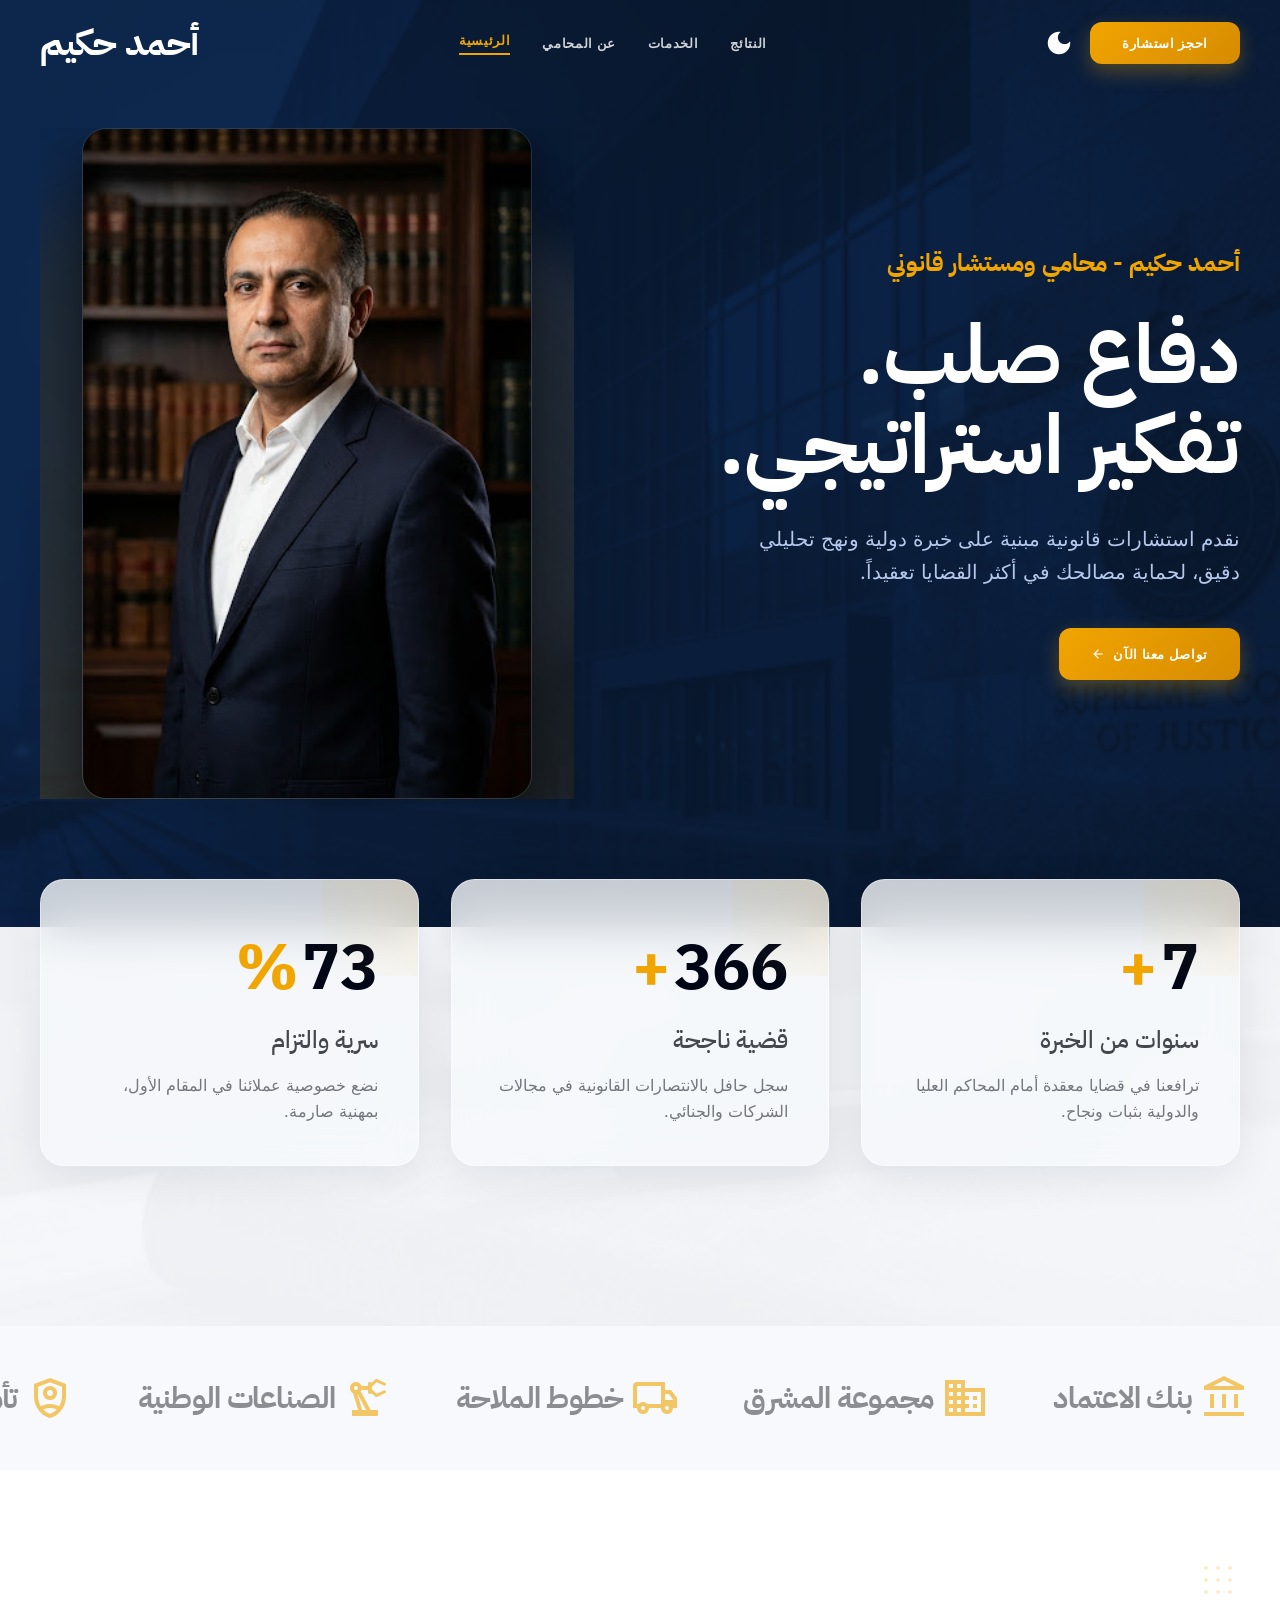
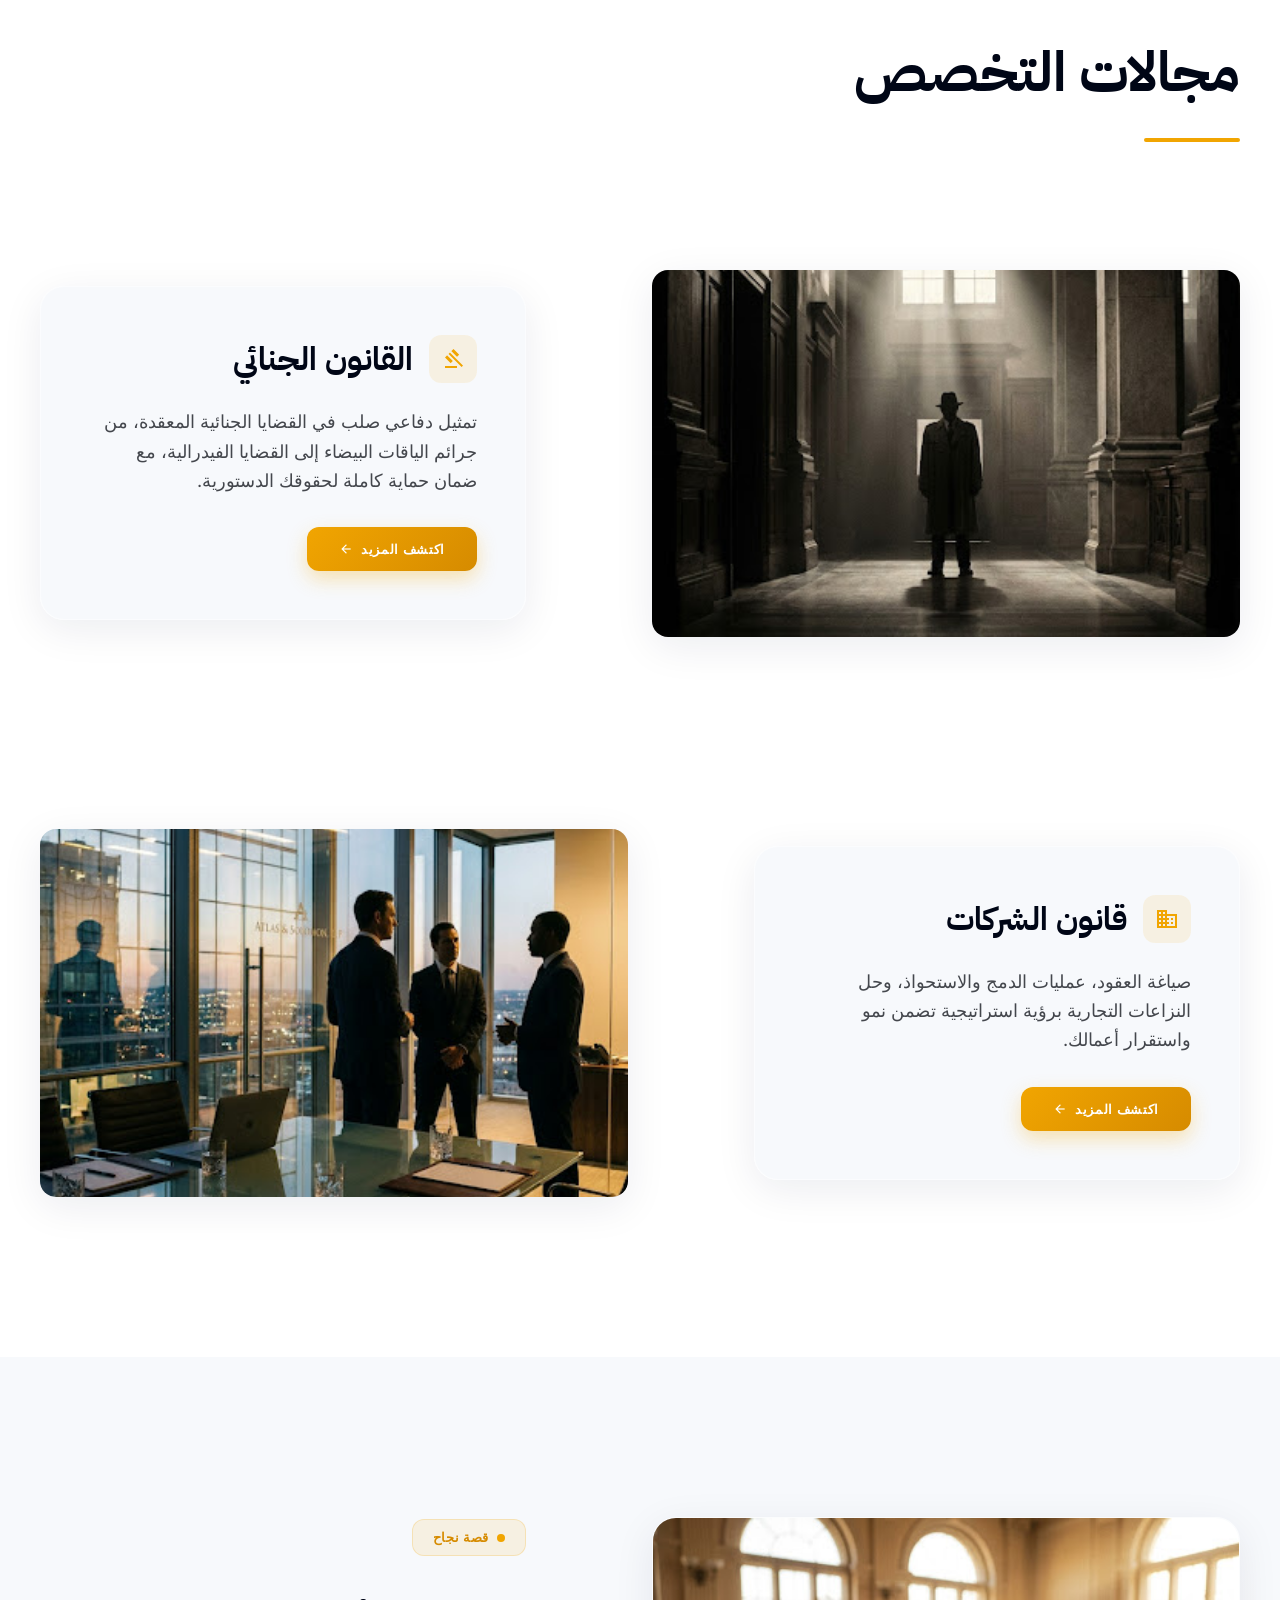
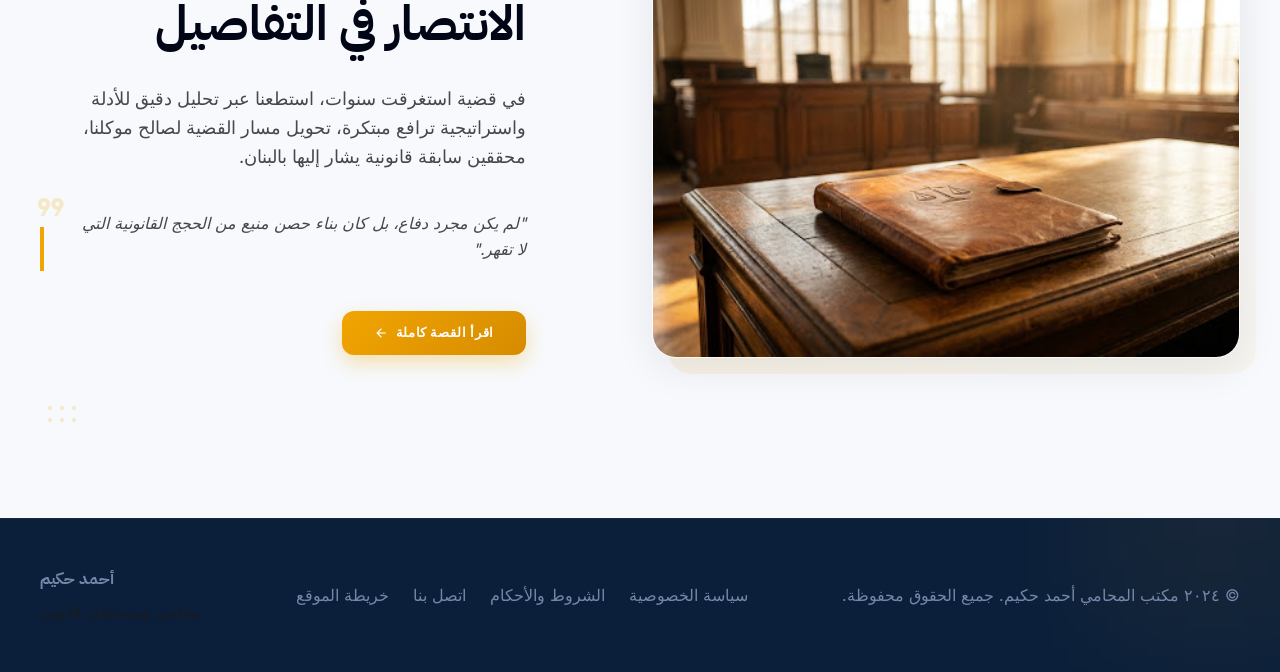
==== commit d0da980a: "fix: resolve mobile horizontal scroll and content overflow on all pages - Add overflow-x-hidden to <" ====
--- a/index.html
+++ b/index.html
@@ -1,6 +1,6 @@
 <!DOCTYPE html>
 
-<html dir="rtl" lang="ar"><head>
+<html dir="rtl" lang="ar" class="overflow-x-hidden"><head>
 <meta charset="utf-8"/>
 <meta content="width=device-width, initial-scale=1.0" name="viewport"/>
 <meta name="description" content="أحمد حكيم - محامي ومستشار قانوني. استشارات قانونية مبنية على خبرة دولية ونهج تحليلي دقيق."/>
@@ -38,7 +38,7 @@
 
     <link href="./assets/css/main.css" rel="stylesheet" />
 </head>
-<body class="bg-surface text-on-surface antialiased overflow-x-hidden selection:bg-secondary-container selection:text-on-secondary-container">
+<body class="bg-surface text-on-surface antialiased overflow-x-hidden max-w-[100vw] selection:bg-secondary-container selection:text-on-secondary-container">
 <!-- TopNavBar -->
 <nav id="main-nav" aria-label="التنقل الرئيسي" class="fixed top-0 w-full z-50 bg-surface/90 dark:bg-surface-container-highest/90 backdrop-blur-2xl border-b border-white/20 shadow-[0_4px_30px_rgba(0,0,0,0.05)] at-top">
 <div class="flex flex-row-reverse justify-between items-center px-margin-mobile md:px-margin-desktop py-4 w-full">
@@ -83,7 +83,7 @@
 <div class="relative z-10 max-w-container-max mx-auto px-margin-mobile md:px-margin-desktop w-full grid grid-cols-1 md:grid-cols-12 gap-gutter items-center min-h-[80vh] md:pb-32">
 <div class="md:col-span-7 flex flex-col items-start gap-8 z-30 pt-12 md:pt-0">
 <div class="text-[#f1a501] font-headline-md text-xl md:text-2xl font-bold reveal delay-100">أحمد حكيم - محامي ومستشار قانوني</div>
-<h1 class="font-display-lg-mobile md:font-display-lg text-[48px] md:text-[72px] lg:text-[82px] text-white leading-[1.1] font-bold reveal delay-200">
+<h1 class="font-display-lg-mobile md:font-display-lg text-[32px] md:text-[72px] lg:text-[82px] text-white leading-[1.1] font-bold reveal delay-200">
                         دفاع صلب.<br/>تفكير استراتيجي.
                     </h1>
 <p class="font-body-lg text-body-lg text-primary-fixed-dim max-w-lg leading-relaxed text-xl reveal delay-300">
@@ -96,9 +96,9 @@
 </button>
 </div>
 </div>
-<div class="md:col-span-5 relative mt-12 md:mt-0 h-full flex items-end justify-center z-20 md:-mr-12">
+<div class="md:col-span-5 relative mt-12 md:mt-0 h-full flex items-end justify-center z-20 md:-mr-12 overflow-hidden">
 <!-- Organic background shape -->
-<div class="absolute w-[140%] md:w-[160%] aspect-square top-1/2 left-1/2 -translate-x-1/2 -translate-y-1/3 bg-gradient-to-tr from-[#f1a501]/20 to-primary/40 blur-2xl blob-shape z-0"></div>
+<div class="absolute w-[100%] md:w-[160%] aspect-square top-1/2 left-1/2 -translate-x-1/2 -translate-y-1/3 bg-gradient-to-tr from-[#f1a501]/20 to-primary/40 blur-2xl blob-shape z-0"></div>
 <div class="absolute w-[100%] aspect-square top-1/2 left-1/2 -translate-x-1/3 -translate-y-1/2 bg-gradient-to-bl from-white/10 to-transparent blur-xl blob-shape z-0"></div>
 <!-- Cut-out Portrait overlapping -->
 <img alt="Portrait of Lawyer Ahmed Hakim, serious, professional, high-contrast cinematic lighting, deep navy suit, looking directly at camera, modern luxury style." data-alt="Portrait of Lawyer Ahmed Hakim, serious, professional, high-contrast cinematic lighting, deep navy suit, looking directly at camera, modern luxury style." fetchpriority="high" decoding="async"  class="relative z-10 w-full max-w-[450px] h-auto object-cover bottom-0 shadow-[0_20px_50px_rgba(0,0,0,0.5)] rounded-3xl border border-white/10 translate-y-12 md:translate-y-24 reveal delay-400"  src="./assets/images/img_17641c28.webp"/ width="450" height="600">
@@ -115,21 +115,21 @@
 <!-- Floating Card 1 -->
 <div class="bg-surface/80 backdrop-blur-xl ambient-shadow rounded-3xl p-10 border border-white/40 flex flex-col items-center md:items-start text-center md:text-right transition-transform hover:-translate-y-3 duration-500 relative overflow-hidden reveal">
 <div class="absolute top-0 right-0 w-24 h-24 bg-gradient-to-bl from-[#f1a501]/10 to-transparent rounded-bl-full"></div>
-<span class="font-display-lg text-[64px] text-primary mb-2 font-bold flex items-center gap-1"><span class="counter" data-target="10">0</span><span class="text-[#f1a501]">+</span></span>
+<span class="font-display-lg text-[40px] md:text-[64px] text-primary mb-2 font-bold flex items-center gap-1"><span class="counter" data-target="10">0</span><span class="text-[#f1a501]">+</span></span>
 <h2 class="font-headline-md text-headline-md text-on-surface-variant mb-4">سنوات من الخبرة</h2>
 <p class="font-body-md text-body-md text-outline">ترافعنا في قضايا معقدة أمام المحاكم العليا والدولية بثبات ونجاح.</p>
 </div>
 <!-- Floating Card 2 -->
 <div class="bg-surface/80 backdrop-blur-xl ambient-shadow rounded-3xl p-10 border border-white/40 flex flex-col items-center md:items-start text-center md:text-right transition-transform hover:-translate-y-3 duration-500 delay-100 relative overflow-hidden md:translate-y-8 reveal delay-100">
 <div class="absolute top-0 right-0 w-24 h-24 bg-gradient-to-bl from-[#f1a501]/10 to-transparent rounded-bl-full"></div>
-<span class="font-display-lg text-[64px] text-primary mb-2 font-bold flex items-center gap-1"><span class="counter" data-target="500">0</span><span class="text-[#f1a501]">+</span></span>
+<span class="font-display-lg text-[40px] md:text-[64px] text-primary mb-2 font-bold flex items-center gap-1"><span class="counter" data-target="500">0</span><span class="text-[#f1a501]">+</span></span>
 <h2 class="font-headline-md text-headline-md text-on-surface-variant mb-4">قضية ناجحة</h2>
 <p class="font-body-md text-body-md text-outline">سجل حافل بالانتصارات القانونية في مجالات الشركات والجنائي.</p>
 </div>
 <!-- Floating Card 3 -->
 <div class="bg-surface/80 backdrop-blur-xl ambient-shadow rounded-3xl p-10 border border-white/40 flex flex-col items-center md:items-start text-center md:text-right transition-transform hover:-translate-y-3 duration-500 delay-200 relative overflow-hidden md:translate-y-16 reveal delay-200">
 <div class="absolute top-0 right-0 w-24 h-24 bg-gradient-to-bl from-[#f1a501]/10 to-transparent rounded-bl-full"></div>
-<span class="font-display-lg text-[64px] text-primary mb-2 font-bold flex items-center gap-1"><span class="counter" data-target="100">0</span><span class="text-[#f1a501]">%</span></span>
+<span class="font-display-lg text-[40px] md:text-[64px] text-primary mb-2 font-bold flex items-center gap-1"><span class="counter" data-target="100">0</span><span class="text-[#f1a501]">%</span></span>
 <h2 class="font-headline-md text-headline-md text-on-surface-variant mb-4">سرية والتزام</h2>
 <p class="font-body-md text-body-md text-outline">نضع خصوصية عملائنا في المقام الأول، بمهنية صارمة.</p>
 </div>
--- a/assets/css/main.css
+++ b/assets/css/main.css
@@ -186,4 +186,11 @@
         }
         .animate-marquee:hover {
             animation-play-state: paused;
+        }
+
+        /* Mobile overflow fix utilities */
+        .max-w-\[100vw\] { max-width: 100vw; }
+        html.overflow-x-hidden { overflow-x: hidden; }
+        @media (min-width: 768px) {
+            .md\:text-\[64px\] { font-size: 64px; }
         }
